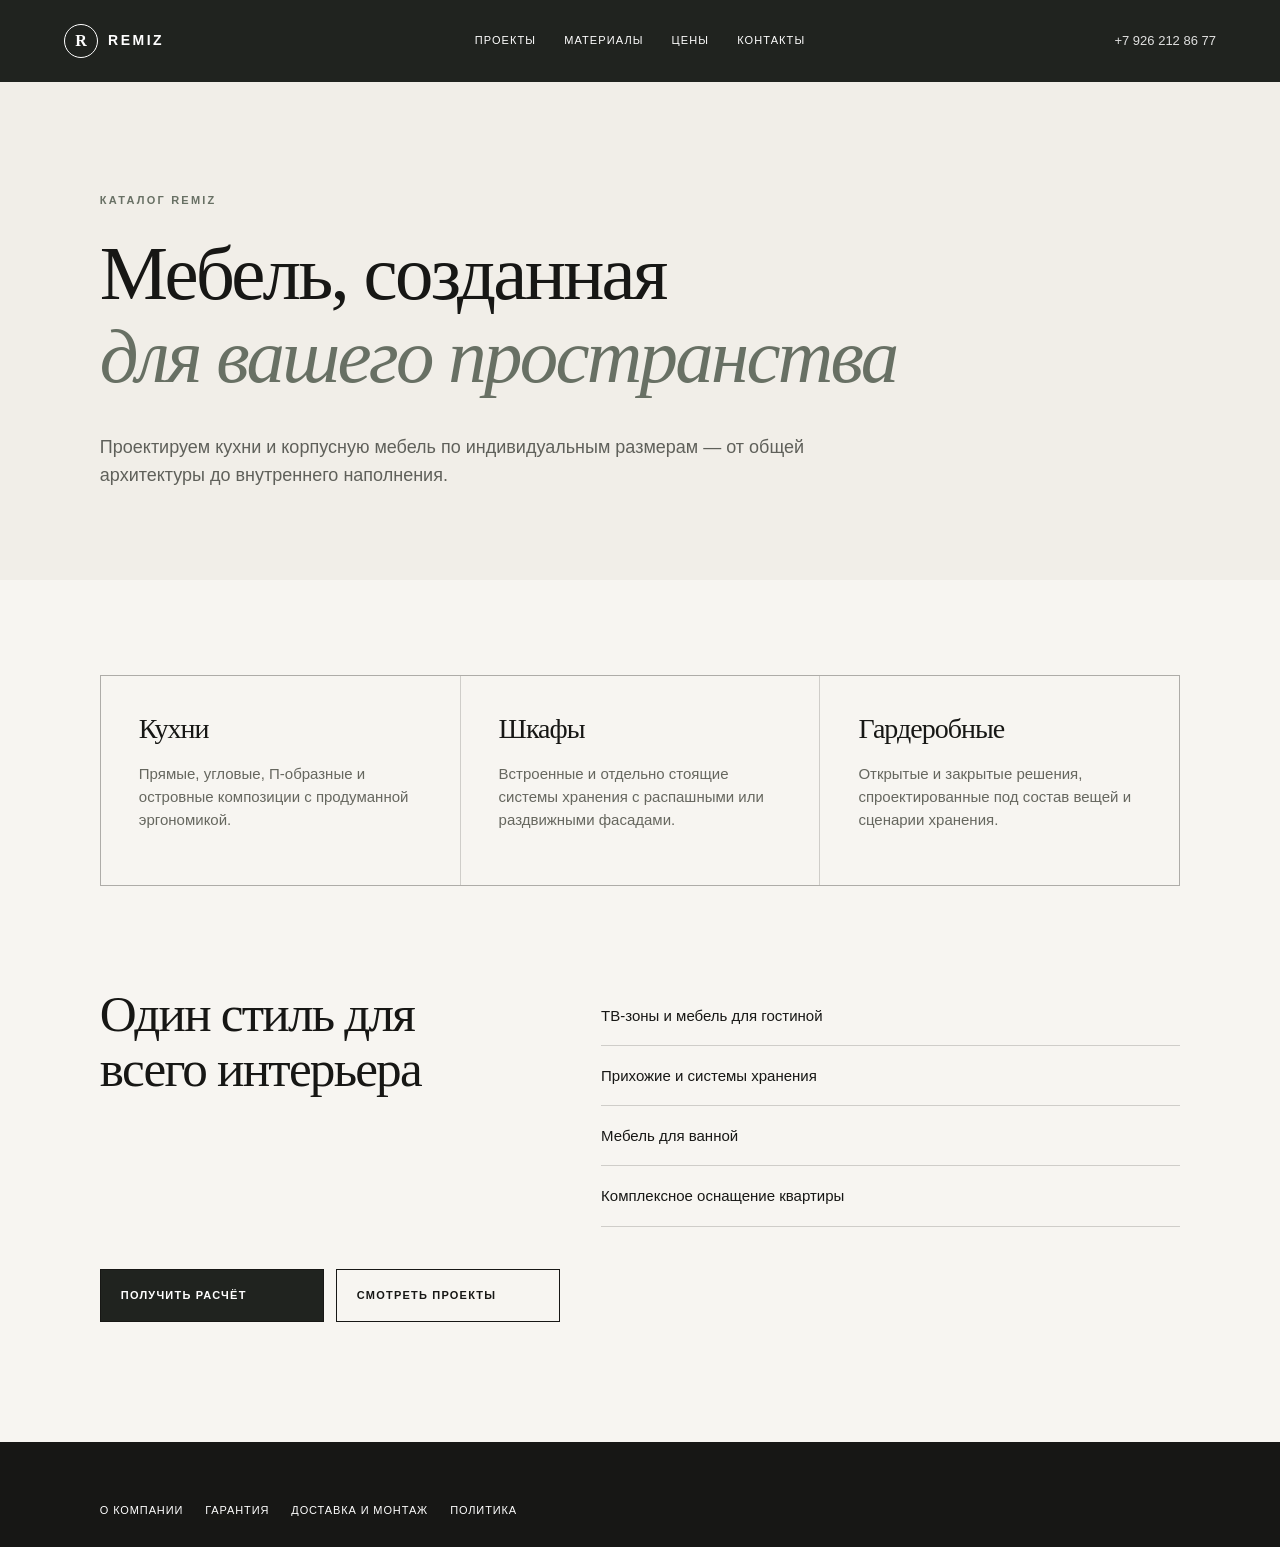
==== catalog/index.html @ 887a8549 "Add SEO structure, contacts, and lead form" ====
<!doctype html><html lang="ru"><head><meta charset="utf-8"><meta name="viewport" content="width=device-width,initial-scale=1"><meta name="robots" content="index,follow,max-image-preview:large"><meta name="description" content="Кухни, шкафы, гардеробные и мебель REMIZ по индивидуальным размерам в Москве. Дизайн, производство и монтаж."><link rel="canonical" href="https://kuhni-remiz.ru/catalog/"><title>Каталог кухонь и мебели на заказ — REMIZ</title><link rel="stylesheet" href="../style.css"><link rel="stylesheet" href="../info.css"></head><body class="info-page"><header class="info-header"><a class="brand" href="../"><span class="brand-mark">R</span><span>REMIZ</span></a><nav><a href="../portfolio.html">Проекты</a><a href="../materialy/">Материалы</a><a href="../ceny/">Цены</a><a href="../kontakty/">Контакты</a></nav><a class="phone" href="tel:+79262128677">+7 926 212 86 77</a></header><main><section class="info-hero"><p class="kicker">Каталог REMIZ</p><h1>Мебель, созданная<br><em>для вашего пространства</em></h1><p class="info-lead">Проектируем кухни и корпусную мебель по индивидуальным размерам — от общей архитектуры до внутреннего наполнения.</p></section><section class="info-content"><div class="info-grid"><article><h2>Кухни</h2><p>Прямые, угловые, П-образные и островные композиции с продуманной эргономикой.</p></article><article><h2>Шкафы</h2><p>Встроенные и отдельно стоящие системы хранения с распашными или раздвижными фасадами.</p></article><article><h2>Гардеробные</h2><p>Открытые и закрытые решения, спроектированные под состав вещей и сценарии хранения.</p></article></div><div class="info-section"><h2>Один стиль для всего интерьера</h2><ul><li>ТВ-зоны и мебель для гостиной</li><li>Прихожие и системы хранения</li><li>Мебель для ванной</li><li>Комплексное оснащение квартиры</li></ul></div><div class="info-actions"><a class="button primary" href="../#contact">Получить расчёт</a><a class="button" href="../portfolio.html">Смотреть проекты</a></div></section></main><footer><div class="info-footer-links"><a href="../o-kompanii/">О компании</a><a href="../garantiya/">Гарантия</a><a href="../oplata-i-dostavka/">Доставка и монтаж</a><a href="../privacy.html">Политика</a></div></footer></body></html>
---- style.css ----
:root{--milk:#f1eee8;--paper:#f7f5f1;--ink:#171715;--sage:#687064;--clay:#9a6a4f;--line:rgba(23,23,21,.18);--serif:'Prata',Georgia,serif;--sans:'Manrope',Arial,sans-serif}
*{box-sizing:border-box}html{scroll-behavior:smooth}body{margin:0;background:var(--paper);color:var(--ink);font-family:var(--sans);font-size:15px;line-height:1.55;-webkit-font-smoothing:antialiased}body.menu-open{overflow:hidden}a{color:inherit;text-decoration:none}button,input,textarea{font:inherit}img{display:block;width:100%;height:100%;object-fit:cover}.noise{position:fixed;inset:0;z-index:9999;pointer-events:none;opacity:.035;background-image:url("data:image/svg+xml,%3Csvg viewBox='0 0 180 180' xmlns='http://www.w3.org/2000/svg'%3E%3Cfilter id='n'%3E%3CfeTurbulence type='fractalNoise' baseFrequency='.85' numOctaves='3' stitchTiles='stitch'/%3E%3C/filter%3E%3Crect width='100%25' height='100%25' filter='url(%23n)'/%3E%3C/svg%3E")}
.site-header{height:82px;padding:0 3.2vw;display:grid;grid-template-columns:1fr auto 1fr;align-items:center;position:absolute;z-index:20;width:100%;color:white;border-bottom:1px solid rgba(255,255,255,.25)}.site-header.is-scrolled{position:fixed;height:68px;background:rgba(23,23,21,.94);backdrop-filter:blur(14px);animation:drop .35s ease}@keyframes drop{from{transform:translateY(-100%)}to{transform:none}}.brand{display:flex;align-items:center;gap:10px;font-weight:600;letter-spacing:.18em;font-size:14px}.brand-mark{width:34px;height:34px;border:1px solid currentColor;border-radius:50%;display:grid;place-items:center;font-family:var(--serif);font-size:16px;letter-spacing:0}.desktop-nav{display:flex;gap:34px;font-size:12px;text-transform:uppercase;letter-spacing:.08em}.desktop-nav a,.phone{opacity:.86;transition:.2s}.desktop-nav a:hover,.phone:hover{opacity:1}.header-side{justify-self:end;display:flex;align-items:center;gap:28px}.phone{font-size:13px}.menu-toggle{display:none;border:0;background:none;width:38px;height:38px;padding:10px}.menu-toggle span{display:block;height:1px;background:white;margin:6px 0}.mobile-nav{display:none}
.hero{height:100svh;min-height:680px;position:relative;color:white;overflow:hidden}.hero-image{position:absolute;inset:0;background:url('../assets/images/projects/kitchen-cover.jpg') center/cover no-repeat;transform:scale(1.04);animation:heroZoom 12s ease-out forwards;filter:saturate(.75)}@keyframes heroZoom{to{transform:scale(1)}}.hero-shade{position:absolute;inset:0;background:linear-gradient(90deg,rgba(16,17,15,.75),rgba(16,17,15,.16) 70%),linear-gradient(0deg,rgba(16,17,15,.44),transparent 55%)}.hero-copy{position:absolute;left:7.8vw;top:50%;transform:translateY(-43%);max-width:840px}.kicker{text-transform:uppercase;letter-spacing:.2em;font-size:11px;font-weight:600;margin:0 0 24px;color:var(--sage)}.kicker.light{color:rgba(255,255,255,.72)}h1,h2{font-family:var(--serif);font-weight:400;margin:0;line-height:1.08;letter-spacing:-.035em}h1{font-size:clamp(48px,6.3vw,96px)}h1 em,h2 em{font-style:italic;color:rgba(255,255,255,.72)}.hero-lead{max-width:510px;font-size:17px;color:rgba(255,255,255,.75);margin:30px 0 38px}.button{display:inline-flex;min-width:224px;justify-content:space-between;align-items:center;padding:17px 20px;border:1px solid transparent;text-transform:uppercase;letter-spacing:.11em;font-size:11px;font-weight:600;transition:.25s;cursor:pointer}.button b{font-size:17px;font-weight:400}.button-light{background:var(--paper);color:var(--ink)}.button-light:hover{background:white;transform:translateY(-2px)}.button-outline{color:white;border-color:rgba(255,255,255,.4);background:transparent}.button-outline:hover{background:white;color:var(--ink)}.hero-meta{position:absolute;bottom:34px;left:7.8vw;display:flex;gap:45px;font-size:11px;text-transform:uppercase;letter-spacing:.1em;color:rgba(255,255,255,.64)}.scroll-hint{position:absolute;right:3.2vw;bottom:32px;writing-mode:vertical-rl;text-transform:uppercase;letter-spacing:.16em;font-size:9px;color:rgba(255,255,255,.6);display:flex;align-items:center;gap:12px}.scroll-hint i{height:54px;width:1px;background:rgba(255,255,255,.5)}
.section{padding:130px 7.8vw}.section-index{font-size:10px;text-transform:uppercase;letter-spacing:.17em;color:#86877f;margin-bottom:70px}.manifesto{background:var(--paper)}.manifesto-copy{margin-left:22%;max-width:950px}.manifesto h2,.section-heading h2,.process h2{font-size:clamp(42px,5vw,72px)}.manifesto h2 em,.section-heading h2 em,.process h2 em{color:var(--sage)}.manifesto-grid{display:grid;grid-template-columns:1fr 1fr;gap:70px;margin-top:50px;max-width:780px}.manifesto-grid p{margin:0;color:#555650}.numbers{display:grid;grid-template-columns:repeat(3,1fr);border-top:1px solid var(--line);margin-top:110px}.numbers div{padding:35px 0 0;border-right:1px solid var(--line);display:flex;align-items:flex-end;gap:18px}.numbers div:last-child{border:0}.numbers strong{font-family:var(--serif);font-size:52px;font-weight:400;line-height:1}.numbers span{font-size:11px;text-transform:uppercase;letter-spacing:.1em;color:#74756f}
.projects{background:var(--milk)}.section-heading{display:flex;justify-content:space-between;align-items:flex-end;margin-bottom:70px}.text-link{font-size:11px;text-transform:uppercase;letter-spacing:.13em;padding-bottom:8px;border-bottom:1px solid var(--ink)}.text-link span{margin-left:30px}.project-grid{display:grid;grid-template-columns:1.65fr 1fr;gap:22px}.project-card{margin:0;position:relative;min-height:400px;overflow:hidden;background:#ddd}.project-card.project-main{grid-row:span 2;min-height:822px}.project-card img{transition:transform .7s ease;filter:saturate(.78)}.project-card:hover img{transform:scale(1.025)}.project-card:after{content:"";position:absolute;inset:45% 0 0;background:linear-gradient(transparent,rgba(10,10,9,.62))}.project-info{position:absolute;z-index:2;left:28px;right:28px;bottom:24px;color:white;display:flex;justify-content:space-between;align-items:flex-end}.project-info small{font-size:9px;text-transform:uppercase;letter-spacing:.17em;opacity:.7}.project-info h3{font-family:var(--serif);font-size:31px;font-weight:400;margin:3px 0}.project-info>span{font-size:10px;opacity:.7}.image-note{margin:18px 0 0;color:#85867f;font-size:10px;text-align:right}
.approach{display:grid;grid-template-columns:1.08fr .92fr;background:#20231f;color:white;min-height:780px}.approach-image{min-height:780px;overflow:hidden}.approach-image img{filter:saturate(.55);transform:scale(1.03)}.approach-copy{padding:110px 8vw 80px 7vw;align-self:center}.approach-copy h2{font-size:clamp(40px,4.5vw,66px)}.approach-copy h2 em{color:#afb5aa}.approach-copy>p:not(.kicker){color:rgba(255,255,255,.62);max-width:520px;margin:35px 0}.approach-copy ul{list-style:none;padding:0;margin:0 0 42px}.approach-copy li{display:grid;grid-template-columns:44px 1fr;border-top:1px solid rgba(255,255,255,.17);padding:16px 0;font-size:13px}.approach-copy li b{font-size:10px;color:#a8afa3}
.materials{background:var(--paper)}.heading-note{max-width:390px;color:#66675f}.material-list{border-top:1px solid var(--line)}.material-row{width:100%;display:grid;grid-template-columns:80px 1.3fr 1fr 40px;align-items:center;text-align:left;padding:28px 0;background:transparent;border:0;border-bottom:1px solid var(--line);cursor:pointer;color:var(--ink);transition:.2s}.material-row span{font-size:10px}.material-row strong{font-family:var(--serif);font-size:28px;font-weight:400}.material-row small{color:#777870}.material-row i{font-size:18px;font-style:normal;transition:.2s}.material-row:hover,.material-row.active{padding-left:18px;background:#e7e2da}.material-row:hover i,.material-row.active i{transform:rotate(45deg)}
.process{background:#dad9d2}.process-intro{margin-left:22%;margin-bottom:90px}.timeline{display:grid;grid-template-columns:repeat(4,1fr);border-top:1px solid var(--line)}.timeline article{padding:30px 28px 10px 0;border-right:1px solid var(--line);min-height:230px}.timeline article+article{padding-left:28px}.timeline article:last-child{border-right:0}.timeline>article>span{font-size:10px;color:#777870}.timeline div{margin-top:72px}.timeline h3{font-family:var(--serif);font-size:24px;font-weight:400;margin:0 0 12px}.timeline p{font-size:13px;color:#696a63;margin:0}
.contact{background:#6b7066;color:white;display:grid;grid-template-columns:1fr 1fr;gap:10vw;padding:120px 7.8vw}.contact h2{font-size:clamp(44px,5vw,72px)}.contact h2 em{color:#c8cdc5}.contact-copy>p:last-child{color:rgba(255,255,255,.68);max-width:500px;margin-top:35px}.contact-form{padding-top:10px}.contact-form label:not(.consent){display:block;border-bottom:1px solid rgba(255,255,255,.35);margin-bottom:26px}.contact-form label>span{display:block;font-size:9px;text-transform:uppercase;letter-spacing:.16em;color:rgba(255,255,255,.58)}.contact-form input,.contact-form textarea{border:0;background:transparent;color:white;width:100%;padding:11px 0;outline:0;resize:none}.contact-form input::placeholder,.contact-form textarea::placeholder{color:rgba(255,255,255,.4)}.consent{display:flex;gap:10px;align-items:center;margin:4px 0 24px;font-size:10px}.consent input{width:auto}.contact-form .button{border:0}.form-status{font-size:12px;min-height:20px}
footer{padding:60px 7.8vw 28px;background:#171715;color:white}.footer-top{display:grid;grid-template-columns:1fr 1fr 1fr;align-items:start;padding-bottom:65px}.footer-top p{margin:0;color:rgba(255,255,255,.5);font-size:12px}.footer-top>a:last-child{justify-self:end;font-family:var(--serif);font-size:20px}.footer-bottom{border-top:1px solid rgba(255,255,255,.16);padding-top:24px;display:flex;justify-content:space-between;color:rgba(255,255,255,.42);font-size:9px;text-transform:uppercase;letter-spacing:.1em}
.footer-seo-nav{display:flex;flex-wrap:wrap;gap:15px 28px;padding:0 0 28px;font-size:10px;text-transform:uppercase;letter-spacing:.09em;color:rgba(255,255,255,.62)}.footer-seo-nav a:hover{color:white}
.reveal{opacity:0;transform:translateY(24px);transition:opacity .8s ease,transform .8s ease}.reveal.visible{opacity:1;transform:none}
@media(max-width:900px){.site-header{grid-template-columns:1fr 1fr}.desktop-nav,.phone{display:none}.menu-toggle{display:block}.mobile-nav{position:fixed;inset:0;background:#20231f;padding:120px 8vw 40px;z-index:-1;flex-direction:column;gap:20px;font-family:var(--serif);font-size:34px}.menu-open .mobile-nav{display:flex}.header-side{gap:0}.hero-copy{left:6vw;right:6vw}.hero-meta{left:6vw;gap:20px}.scroll-hint{display:none}.section{padding:90px 6vw}.manifesto-copy,.process-intro{margin-left:0}.manifesto-grid{gap:30px}.numbers strong{font-size:38px}.project-grid{grid-template-columns:1fr 1fr}.project-card.project-main{grid-column:span 2;grid-row:auto;min-height:600px}.approach{grid-template-columns:1fr}.approach-image{min-height:520px}.approach-copy{padding:80px 6vw}.timeline{grid-template-columns:1fr 1fr}.timeline article:nth-child(2){border-right:0}.contact{padding:90px 6vw;grid-template-columns:1fr;gap:60px}}
@media(max-width:600px){.site-header{height:68px;padding:0 5vw}.hero{min-height:650px}.hero-copy{left:5vw;right:5vw}.hero-copy h1{font-size:43px}.hero-lead{font-size:14px}.hero-meta{left:5vw;right:5vw;gap:10px;justify-content:space-between}.hero-meta span{font-size:8px;max-width:30%}.section{padding:75px 5vw}.section-index{margin-bottom:45px}.manifesto h2,.section-heading h2,.process h2{font-size:38px}.manifesto-grid{grid-template-columns:1fr}.numbers{grid-template-columns:1fr;margin-top:65px}.numbers div{border-right:0;border-bottom:1px solid var(--line);padding:22px 0}.section-heading{display:block}.text-link{display:inline-block;margin-top:30px}.project-grid{display:block}.project-card,.project-card.project-main{min-height:460px;margin-bottom:12px}.project-card:not(.project-main){min-height:360px}.approach-image{min-height:420px}.approach-copy h2,.contact h2{font-size:38px}.material-row{grid-template-columns:38px 1fr 25px;padding:22px 0}.material-row strong{font-size:22px}.material-row small{display:none}.timeline{grid-template-columns:1fr}.timeline article,.timeline article+article{border-right:0;padding:24px 0;min-height:auto}.timeline div{margin-top:25px}.contact{padding:75px 5vw}.footer-top{grid-template-columns:1fr;gap:30px}.footer-top>a:last-child{justify-self:start}.footer-bottom{display:grid;gap:12px}}
@media(prefers-reduced-motion:reduce){*{scroll-behavior:auto!important;animation:none!important;transition:none!important}.reveal{opacity:1;transform:none}}
.hero-image{background-image:url('assets/portfolio/kitchen-01/02.webp')}
.project-card{display:block}
.hero-media{position:absolute;inset:0;overflow:hidden;background:#272a25}.hero-slide{position:absolute;inset:-3%;background-position:center;background-size:cover;opacity:0;transform:scale(1.08) translate3d(0,0,0);will-change:transform,opacity;animation:heroCinema 32s ease-in-out infinite}.hero-slide:nth-child(1){animation-delay:-1.2s;--move-x:-1.5%;--move-y:1%}.hero-slide:nth-child(2){animation-delay:6.8s;--move-x:1.5%;--move-y:-1%}.hero-slide:nth-child(3){animation-delay:14.8s;--move-x:-1%;--move-y:-1.5%}.hero-slide:nth-child(4){animation-delay:22.8s;--move-x:1%;--move-y:1.5%}@keyframes heroCinema{0%{opacity:0;transform:scale(1.09) translate3d(0,0,0)}4%{opacity:1}22%{opacity:1}29%{opacity:0;transform:scale(1.025) translate3d(var(--move-x),var(--move-y),0)}100%{opacity:0;transform:scale(1.025) translate3d(var(--move-x),var(--move-y),0)}}
@media(prefers-reduced-motion:reduce){.hero-slide{animation:none;opacity:0;transform:none}.hero-slide:first-child{opacity:1}}
.consent a{text-decoration:underline;text-underline-offset:2px}.form-trap{position:absolute!important;left:-9999px!important;width:1px!important;height:1px!important;opacity:0!important}.contact-form .button:disabled{opacity:.55;cursor:wait}
.legal-page{background:var(--paper)}.legal-header{height:82px;padding:0 7.8vw;display:flex;justify-content:space-between;align-items:center;border-bottom:1px solid var(--line)}.legal-content{max-width:900px;padding:90px 7.8vw 120px}.legal-content h1{font-size:clamp(42px,6vw,76px);margin-bottom:55px}.legal-content h2{font-family:var(--serif);font-size:28px;font-weight:400;margin:42px 0 12px}.legal-content p{max-width:760px;color:#555650}.legal-content a:not(.button){text-decoration:underline}.legal-content .button{border-color:var(--ink);margin-top:35px}
---- info.css ----
.info-page{background:var(--paper)}.info-header{height:82px;padding:0 5vw;display:grid;grid-template-columns:1fr auto 1fr;align-items:center;background:#20231f;color:#fff}.info-header nav{display:flex;gap:28px;font-size:11px;text-transform:uppercase;letter-spacing:.1em}.info-header .phone{justify-self:end}.info-hero{padding:110px 7.8vw 90px;background:var(--milk)}.info-hero h1{max-width:1000px;font-size:clamp(46px,6vw,84px)}.info-hero h1 em{color:var(--sage)}.info-lead{max-width:720px;font-size:18px;color:#5f605a;margin:35px 0 0}.info-content{padding:95px 7.8vw 120px}.info-grid{display:grid;grid-template-columns:repeat(3,1fr);gap:1px;background:var(--line);border:1px solid var(--line)}.info-grid article{background:var(--paper);padding:38px}.info-grid h2{font-size:28px;margin-bottom:18px}.info-grid p{color:#66675f}.info-section{display:grid;grid-template-columns:.8fr 1.2fr;gap:9vw;padding-top:100px}.info-section h2{font-size:clamp(36px,4vw,58px)}.info-section ul{list-style:none;padding:0;margin:0}.info-section li{padding:18px 0;border-bottom:1px solid var(--line)}.info-actions{display:flex;gap:12px;margin-top:42px}.info-actions .button{border-color:var(--ink)}.info-actions .button.primary{background:#20231f;color:#fff}.info-footer-links{display:flex;flex-wrap:wrap;gap:22px;font-size:11px;text-transform:uppercase;letter-spacing:.08em}@media(max-width:800px){.info-header{grid-template-columns:1fr auto}.info-header nav{display:none}.info-hero,.info-content{padding-left:5vw;padding-right:5vw}.info-grid,.info-section{grid-template-columns:1fr}.info-section{gap:35px}.info-actions{flex-direction:column}}
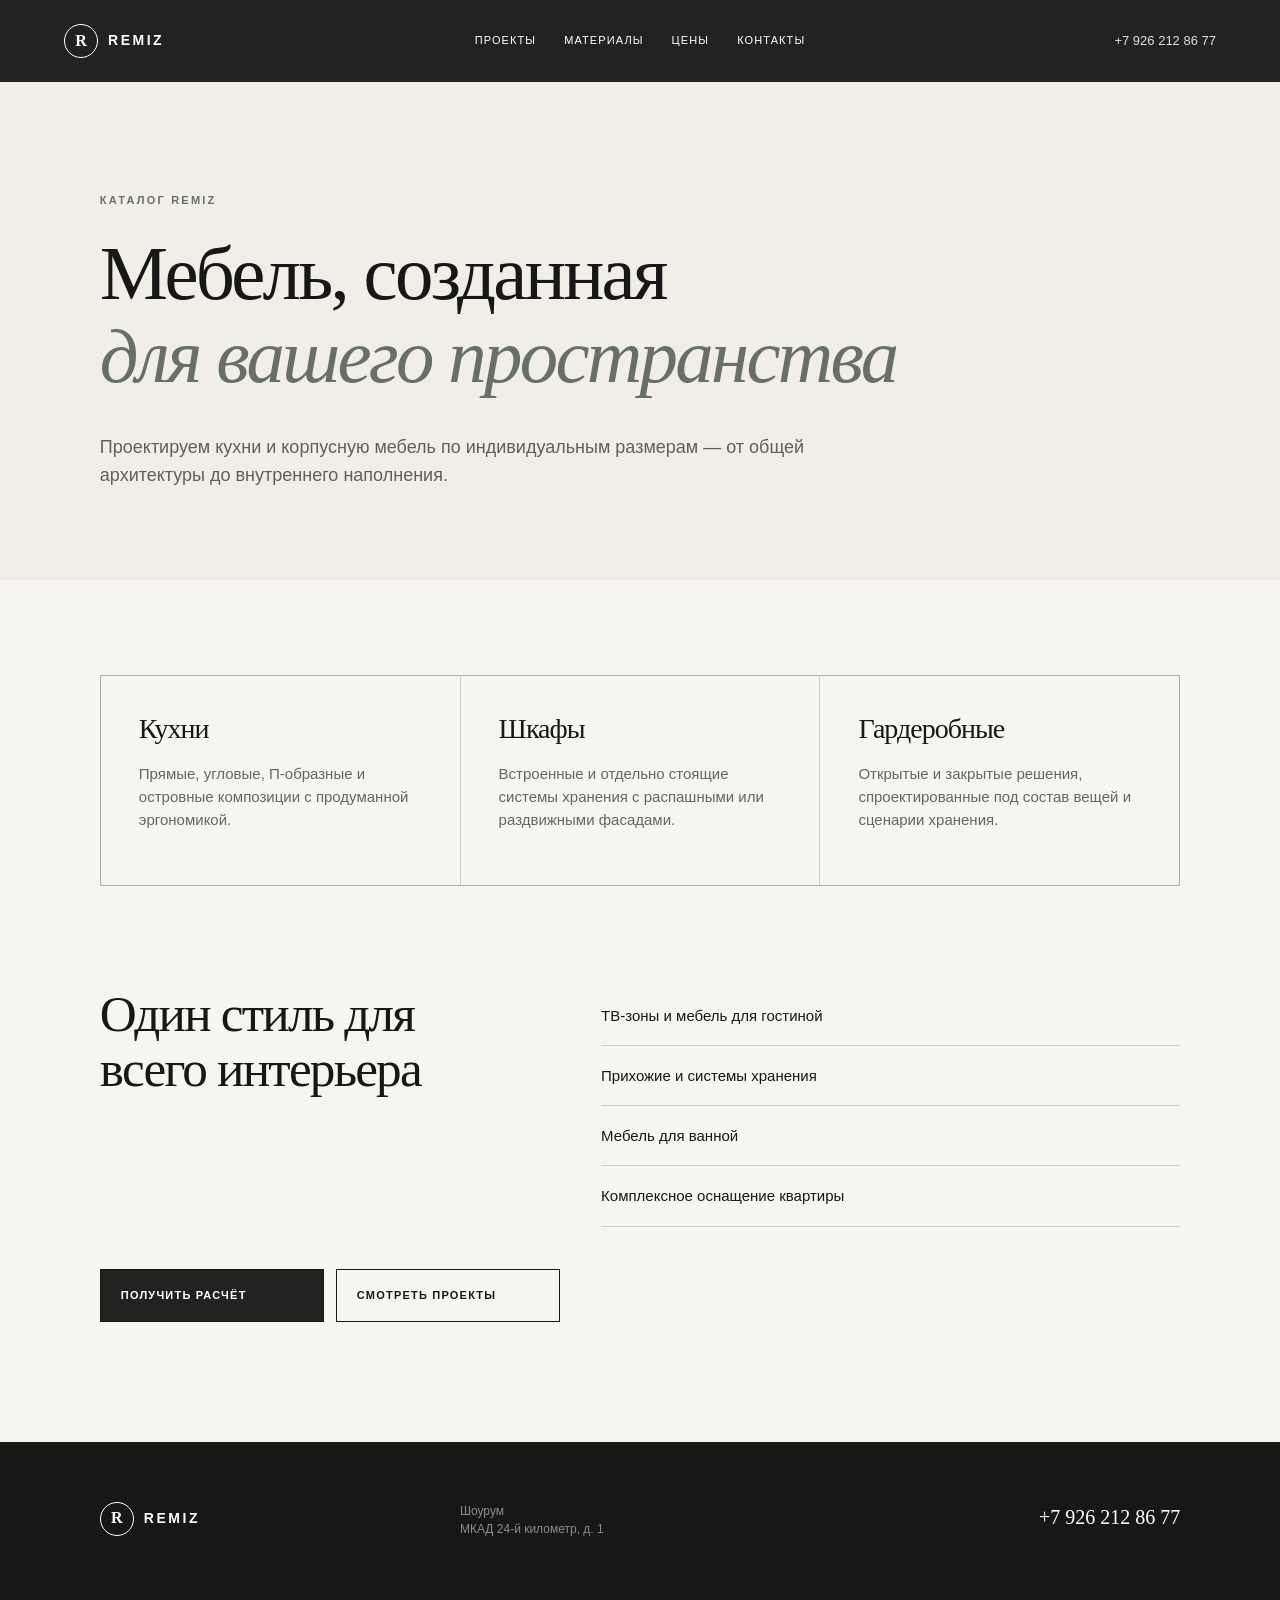
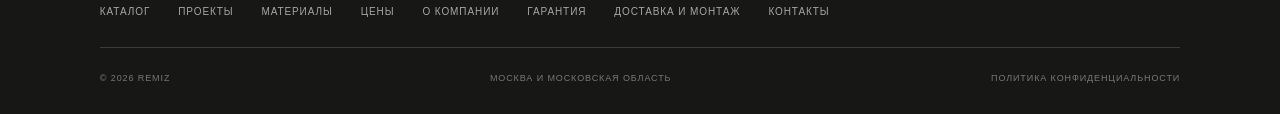
==== commit 8ca397c6: "Fix homepage spacing and unify footers" ====
--- a/catalog/index.html
+++ b/catalog/index.html
@@ -1 +1 @@
-<!doctype html><html lang="ru"><head><meta charset="utf-8"><meta name="viewport" content="width=device-width,initial-scale=1"><meta name="robots" content="index,follow,max-image-preview:large"><meta name="description" content="Кухни, шкафы, гардеробные и мебель REMIZ по индивидуальным размерам в Москве. Дизайн, производство и монтаж."><link rel="canonical" href="https://kuhni-remiz.ru/catalog/"><title>Каталог кухонь и мебели на заказ — REMIZ</title><link rel="stylesheet" href="../style.css"><link rel="stylesheet" href="../info.css"></head><body class="info-page"><header class="info-header"><a class="brand" href="../"><span class="brand-mark">R</span><span>REMIZ</span></a><nav><a href="../portfolio.html">Проекты</a><a href="../materialy/">Материалы</a><a href="../ceny/">Цены</a><a href="../kontakty/">Контакты</a></nav><a class="phone" href="tel:+79262128677">+7 926 212 86 77</a></header><main><section class="info-hero"><p class="kicker">Каталог REMIZ</p><h1>Мебель, созданная<br><em>для вашего пространства</em></h1><p class="info-lead">Проектируем кухни и корпусную мебель по индивидуальным размерам — от общей архитектуры до внутреннего наполнения.</p></section><section class="info-content"><div class="info-grid"><article><h2>Кухни</h2><p>Прямые, угловые, П-образные и островные композиции с продуманной эргономикой.</p></article><article><h2>Шкафы</h2><p>Встроенные и отдельно стоящие системы хранения с распашными или раздвижными фасадами.</p></article><article><h2>Гардеробные</h2><p>Открытые и закрытые решения, спроектированные под состав вещей и сценарии хранения.</p></article></div><div class="info-section"><h2>Один стиль для всего интерьера</h2><ul><li>ТВ-зоны и мебель для гостиной</li><li>Прихожие и системы хранения</li><li>Мебель для ванной</li><li>Комплексное оснащение квартиры</li></ul></div><div class="info-actions"><a class="button primary" href="../#contact">Получить расчёт</a><a class="button" href="../portfolio.html">Смотреть проекты</a></div></section></main><footer><div class="info-footer-links"><a href="../o-kompanii/">О компании</a><a href="../garantiya/">Гарантия</a><a href="../oplata-i-dostavka/">Доставка и монтаж</a><a href="../privacy.html">Политика</a></div></footer></body></html>
+<!doctype html><html lang="ru"><head><meta charset="utf-8"><meta name="viewport" content="width=device-width,initial-scale=1"><meta name="robots" content="index,follow,max-image-preview:large"><meta name="description" content="Кухни, шкафы, гардеробные и мебель REMIZ по индивидуальным размерам в Москве. Дизайн, производство и монтаж."><link rel="canonical" href="https://kuhni-remiz.ru/catalog/"><title>Каталог кухонь и мебели на заказ — REMIZ</title><link rel="stylesheet" href="../style.css"><link rel="stylesheet" href="../info.css"></head><body class="info-page"><header class="info-header"><a class="brand" href="../"><span class="brand-mark">R</span><span>REMIZ</span></a><nav><a href="../portfolio.html">Проекты</a><a href="../materialy/">Материалы</a><a href="../ceny/">Цены</a><a href="../kontakty/">Контакты</a></nav><a class="phone" href="tel:+79262128677">+7 926 212 86 77</a></header><main><section class="info-hero"><p class="kicker">Каталог REMIZ</p><h1>Мебель, созданная<br><em>для вашего пространства</em></h1><p class="info-lead">Проектируем кухни и корпусную мебель по индивидуальным размерам — от общей архитектуры до внутреннего наполнения.</p></section><section class="info-content"><div class="info-grid"><article><h2>Кухни</h2><p>Прямые, угловые, П-образные и островные композиции с продуманной эргономикой.</p></article><article><h2>Шкафы</h2><p>Встроенные и отдельно стоящие системы хранения с распашными или раздвижными фасадами.</p></article><article><h2>Гардеробные</h2><p>Открытые и закрытые решения, спроектированные под состав вещей и сценарии хранения.</p></article></div><div class="info-section"><h2>Один стиль для всего интерьера</h2><ul><li>ТВ-зоны и мебель для гостиной</li><li>Прихожие и системы хранения</li><li>Мебель для ванной</li><li>Комплексное оснащение квартиры</li></ul></div><div class="info-actions"><a class="button primary" href="../#contact">Получить расчёт</a><a class="button" href="../portfolio.html">Смотреть проекты</a></div></section></main><footer><div class="footer-top"><a class="brand" href="../"><span class="brand-mark">R</span><span>REMIZ</span></a><p>Шоурум<br>МКАД 24-й километр, д. 1</p><a href="tel:+79262128677">+7 926 212 86 77</a></div><nav class="footer-seo-nav" aria-label="Разделы сайта"><a href="../catalog/">Каталог</a><a href="../portfolio.html">Проекты</a><a href="../materialy/">Материалы</a><a href="../ceny/">Цены</a><a href="../o-kompanii/">О компании</a><a href="../garantiya/">Гарантия</a><a href="../oplata-i-dostavka/">Доставка и монтаж</a><a href="../kontakty/">Контакты</a></nav><div class="footer-bottom"><span>© 2026 Remiz</span><span>Москва и Московская область</span><a href="../privacy.html">Политика конфиденциальности</a></div></footer></body></html>
--- a/style.css
+++ b/style.css
@@ -20,3 +20,9 @@
 @media(prefers-reduced-motion:reduce){.hero-slide{animation:none;opacity:0;transform:none}.hero-slide:first-child{opacity:1}}
 .consent a{text-decoration:underline;text-underline-offset:2px}.form-trap{position:absolute!important;left:-9999px!important;width:1px!important;height:1px!important;opacity:0!important}.contact-form .button:disabled{opacity:.55;cursor:wait}
 .legal-page{background:var(--paper)}.legal-header{height:82px;padding:0 7.8vw;display:flex;justify-content:space-between;align-items:center;border-bottom:1px solid var(--line)}.legal-content{max-width:900px;padding:90px 7.8vw 120px}.legal-content h1{font-size:clamp(42px,6vw,76px);margin-bottom:55px}.legal-content h2{font-family:var(--serif);font-size:28px;font-weight:400;margin:42px 0 12px}.legal-content p{max-width:760px;color:#555650}.legal-content a:not(.button){text-decoration:underline}.legal-content .button{border-color:var(--ink);margin-top:35px}
+
+/* Layout safeguards for short and wide desktop viewports */
+.hero{min-height:760px}.hero-copy{top:46%;transform:translateY(-46%);max-width:min(840px,72vw);padding-bottom:38px}.hero-meta{z-index:2}.hero-meta span{white-space:nowrap}.numbers div{padding-left:34px;padding-right:34px}.numbers div:first-child{padding-left:0}.numbers div:last-child{padding-right:0}.material-row{padding-right:18px}.material-row:hover,.material-row.active{padding-right:18px}
+@media(max-height:820px) and (min-width:901px){.hero{min-height:820px}.hero-copy{top:44%;transform:translateY(-44%)}.hero-copy h1{font-size:clamp(54px,5.4vw,82px)}.hero-lead{margin:22px 0 28px}.hero-meta{bottom:30px}}
+@media(max-width:900px){.hero{min-height:760px}.hero-copy{top:47%;transform:translateY(-47%);max-width:none}.hero-meta span{white-space:normal}.numbers div{padding-left:22px;padding-right:22px}}
+@media(max-width:600px){.hero{min-height:720px}.hero-copy{padding-bottom:52px}.numbers div,.numbers div:first-child,.numbers div:last-child{padding-left:0;padding-right:0}.material-row,.material-row:hover,.material-row.active{padding-right:10px}}
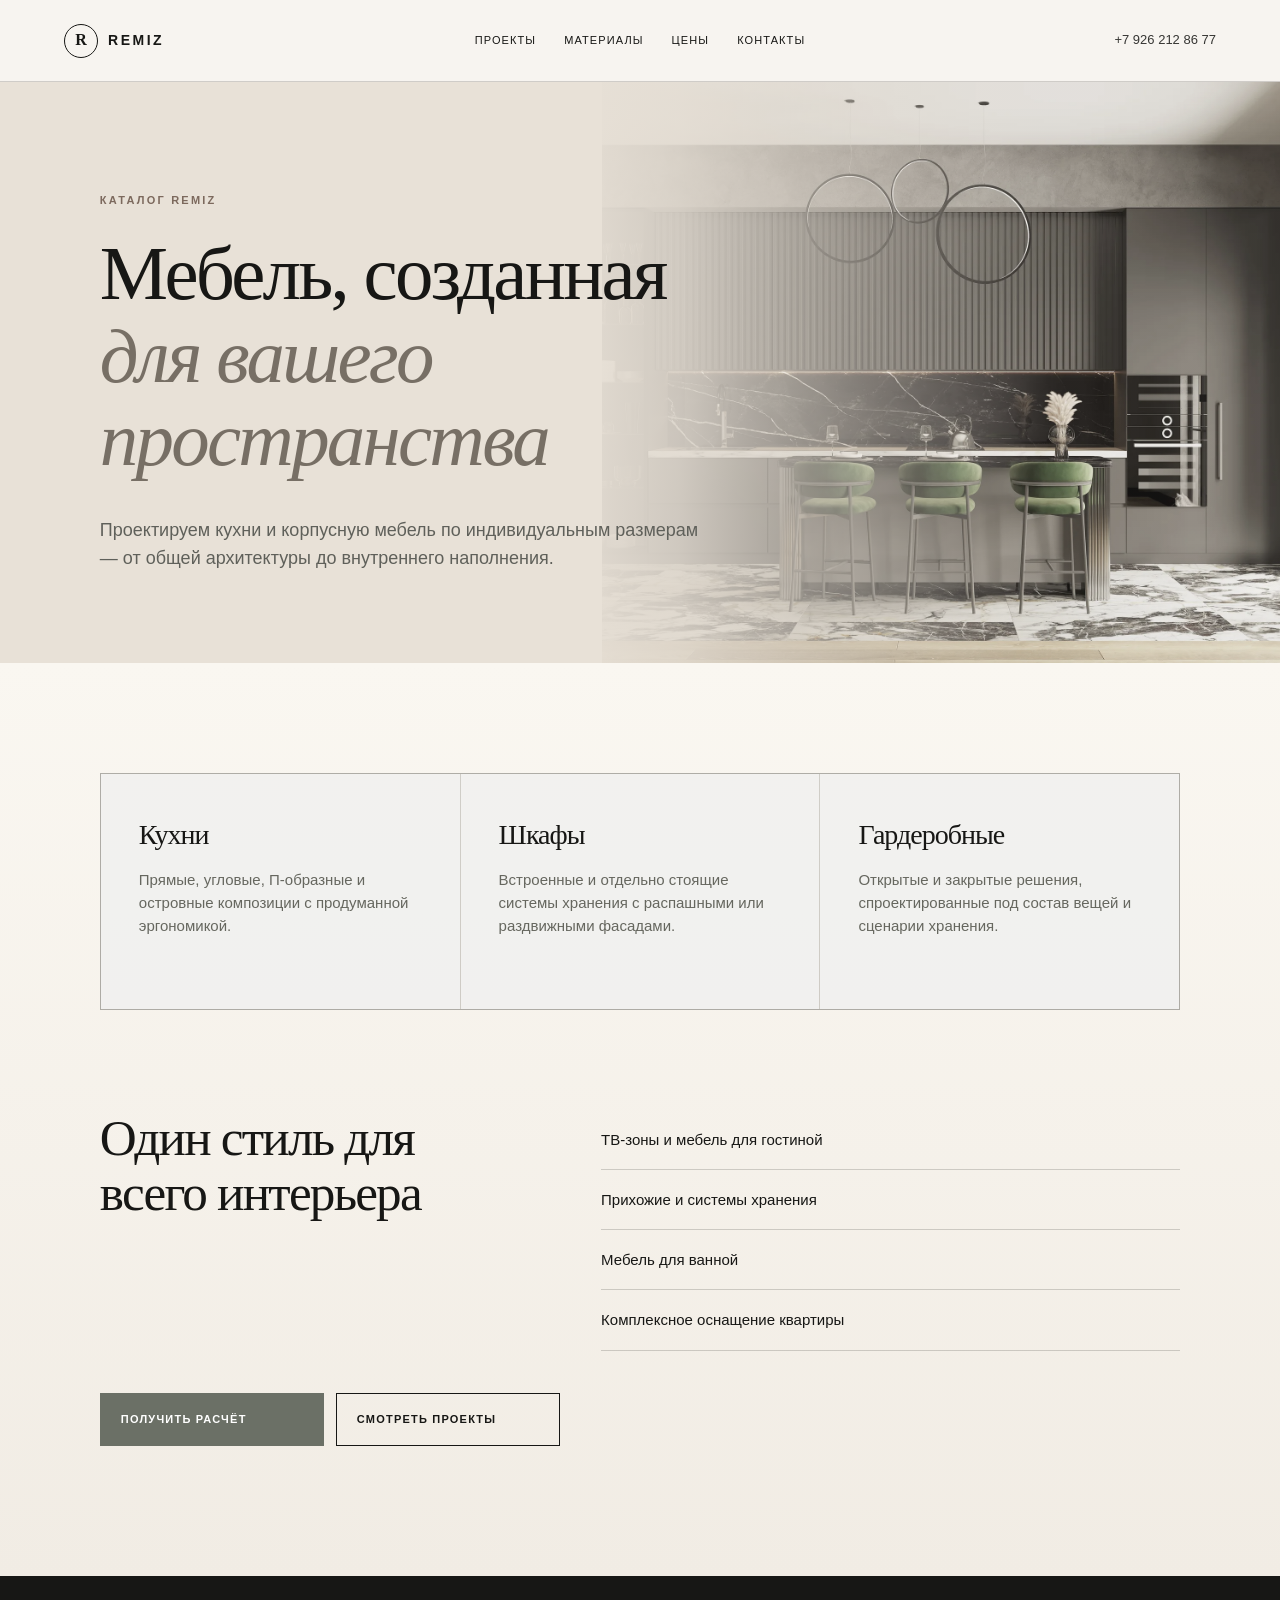
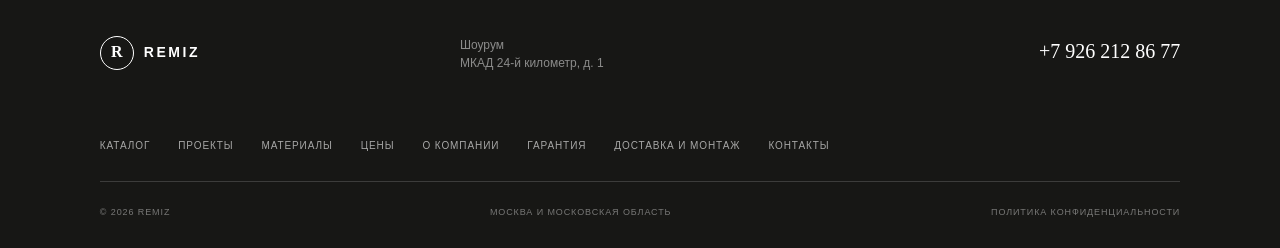
==== commit a8280e24: "Lighten inner pages and refine hero" ====
--- a/catalog/index.html
+++ b/catalog/index.html
@@ -1 +1 @@
-<!doctype html><html lang="ru"><head><meta charset="utf-8"><meta name="viewport" content="width=device-width,initial-scale=1"><meta name="robots" content="index,follow,max-image-preview:large"><meta name="description" content="Кухни, шкафы, гардеробные и мебель REMIZ по индивидуальным размерам в Москве. Дизайн, производство и монтаж."><link rel="canonical" href="https://kuhni-remiz.ru/catalog/"><title>Каталог кухонь и мебели на заказ — REMIZ</title><link rel="stylesheet" href="../style.css"><link rel="stylesheet" href="../info.css"></head><body class="info-page"><header class="info-header"><a class="brand" href="../"><span class="brand-mark">R</span><span>REMIZ</span></a><nav><a href="../portfolio.html">Проекты</a><a href="../materialy/">Материалы</a><a href="../ceny/">Цены</a><a href="../kontakty/">Контакты</a></nav><a class="phone" href="tel:+79262128677">+7 926 212 86 77</a></header><main><section class="info-hero"><p class="kicker">Каталог REMIZ</p><h1>Мебель, созданная<br><em>для вашего пространства</em></h1><p class="info-lead">Проектируем кухни и корпусную мебель по индивидуальным размерам — от общей архитектуры до внутреннего наполнения.</p></section><section class="info-content"><div class="info-grid"><article><h2>Кухни</h2><p>Прямые, угловые, П-образные и островные композиции с продуманной эргономикой.</p></article><article><h2>Шкафы</h2><p>Встроенные и отдельно стоящие системы хранения с распашными или раздвижными фасадами.</p></article><article><h2>Гардеробные</h2><p>Открытые и закрытые решения, спроектированные под состав вещей и сценарии хранения.</p></article></div><div class="info-section"><h2>Один стиль для всего интерьера</h2><ul><li>ТВ-зоны и мебель для гостиной</li><li>Прихожие и системы хранения</li><li>Мебель для ванной</li><li>Комплексное оснащение квартиры</li></ul></div><div class="info-actions"><a class="button primary" href="../#contact">Получить расчёт</a><a class="button" href="../portfolio.html">Смотреть проекты</a></div></section></main><footer><div class="footer-top"><a class="brand" href="../"><span class="brand-mark">R</span><span>REMIZ</span></a><p>Шоурум<br>МКАД 24-й километр, д. 1</p><a href="tel:+79262128677">+7 926 212 86 77</a></div><nav class="footer-seo-nav" aria-label="Разделы сайта"><a href="../catalog/">Каталог</a><a href="../portfolio.html">Проекты</a><a href="../materialy/">Материалы</a><a href="../ceny/">Цены</a><a href="../o-kompanii/">О компании</a><a href="../garantiya/">Гарантия</a><a href="../oplata-i-dostavka/">Доставка и монтаж</a><a href="../kontakty/">Контакты</a></nav><div class="footer-bottom"><span>© 2026 Remiz</span><span>Москва и Московская область</span><a href="../privacy.html">Политика конфиденциальности</a></div></footer></body></html>
+<!doctype html><html lang="ru"><head><meta charset="utf-8"><meta name="viewport" content="width=device-width,initial-scale=1"><meta name="robots" content="index,follow,max-image-preview:large"><meta name="description" content="Кухни, шкафы, гардеробные и мебель REMIZ по индивидуальным размерам в Москве. Дизайн, производство и монтаж."><link rel="canonical" href="https://kuhni-remiz.ru/catalog/"><title>Каталог кухонь и мебели на заказ — REMIZ</title><link rel="stylesheet" href="../style.css"><link rel="stylesheet" href="../info.css"><link rel="stylesheet" href="../theme-light.css"></head><body class="info-page"><header class="info-header"><a class="brand" href="../"><span class="brand-mark">R</span><span>REMIZ</span></a><nav><a href="../portfolio.html">Проекты</a><a href="../materialy/">Материалы</a><a href="../ceny/">Цены</a><a href="../kontakty/">Контакты</a></nav><a class="phone" href="tel:+79262128677">+7 926 212 86 77</a></header><main><section class="info-hero"><p class="kicker">Каталог REMIZ</p><h1>Мебель, созданная<br><em>для вашего пространства</em></h1><p class="info-lead">Проектируем кухни и корпусную мебель по индивидуальным размерам — от общей архитектуры до внутреннего наполнения.</p></section><section class="info-content"><div class="info-grid"><article><h2>Кухни</h2><p>Прямые, угловые, П-образные и островные композиции с продуманной эргономикой.</p></article><article><h2>Шкафы</h2><p>Встроенные и отдельно стоящие системы хранения с распашными или раздвижными фасадами.</p></article><article><h2>Гардеробные</h2><p>Открытые и закрытые решения, спроектированные под состав вещей и сценарии хранения.</p></article></div><div class="info-section"><h2>Один стиль для всего интерьера</h2><ul><li>ТВ-зоны и мебель для гостиной</li><li>Прихожие и системы хранения</li><li>Мебель для ванной</li><li>Комплексное оснащение квартиры</li></ul></div><div class="info-actions"><a class="button primary" href="../#contact">Получить расчёт</a><a class="button" href="../portfolio.html">Смотреть проекты</a></div></section></main><footer><div class="footer-top"><a class="brand" href="../"><span class="brand-mark">R</span><span>REMIZ</span></a><p>Шоурум<br>МКАД 24-й километр, д. 1</p><a href="tel:+79262128677">+7 926 212 86 77</a></div><nav class="footer-seo-nav" aria-label="Разделы сайта"><a href="../catalog/">Каталог</a><a href="../portfolio.html">Проекты</a><a href="../materialy/">Материалы</a><a href="../ceny/">Цены</a><a href="../o-kompanii/">О компании</a><a href="../garantiya/">Гарантия</a><a href="../oplata-i-dostavka/">Доставка и монтаж</a><a href="../kontakty/">Контакты</a></nav><div class="footer-bottom"><span>© 2026 Remiz</span><span>Москва и Московская область</span><a href="../privacy.html">Политика конфиденциальности</a></div></footer></body></html>
--- a/style.css
+++ b/style.css
@@ -26,3 +26,7 @@
 @media(max-height:820px) and (min-width:901px){.hero{min-height:820px}.hero-copy{top:44%;transform:translateY(-44%)}.hero-copy h1{font-size:clamp(54px,5.4vw,82px)}.hero-lead{margin:22px 0 28px}.hero-meta{bottom:30px}}
 @media(max-width:900px){.hero{min-height:760px}.hero-copy{top:47%;transform:translateY(-47%);max-width:none}.hero-meta span{white-space:normal}.numbers div{padding-left:22px;padding-right:22px}}
 @media(max-width:600px){.hero{min-height:720px}.hero-copy{padding-bottom:52px}.numbers div,.numbers div:first-child,.numbers div:last-child{padding-left:0;padding-right:0}.material-row,.material-row:hover,.material-row.active{padding-right:10px}}
+
+/* Keep the hero CTA fully inside the image at every desktop height. */
+.hero-copy{top:42%;transform:translateY(-42%);padding-bottom:0}.hero-copy .button{position:relative;z-index:3}.hero-meta{bottom:28px}.hero-shade{background:linear-gradient(90deg,rgba(25,25,22,.62),rgba(25,25,22,.08) 76%),linear-gradient(0deg,rgba(25,25,22,.38),transparent 58%)}
+@media(max-height:820px) and (min-width:901px){.hero{min-height:780px}.hero-copy{top:40%;transform:translateY(-40%)}.hero-copy h1{font-size:clamp(50px,5vw,76px)}.hero-copy .kicker{margin-bottom:16px}.hero-lead{margin:18px 0 24px}}
--- a/theme-light.css
+++ b/theme-light.css
@@ -0,0 +1,19 @@
+/* Light, image-led presentation for portfolio and service pages. */
+.info-page{background:#f6f2eb}
+.info-header{background:rgba(247,245,241,.96);color:var(--ink);border-bottom:1px solid var(--line);position:relative;z-index:5}
+.info-hero{min-height:560px;padding-top:110px;padding-bottom:90px;position:relative;overflow:hidden;background:#e8e1d7;display:flex;flex-direction:column;justify-content:center}
+.info-hero::before{content:"";position:absolute;inset:0 0 0 47%;background:url('assets/portfolio/kitchen-04/01.webp') center/cover no-repeat;filter:saturate(.65)}
+.info-hero::after{content:"";position:absolute;inset:0;background:linear-gradient(90deg,#e8e1d7 0%,#e8e1d7 43%,rgba(232,225,215,.86) 53%,rgba(232,225,215,.08) 82%)}
+.info-hero>*{position:relative;z-index:1}.info-hero .kicker{color:#7c695d}.info-hero h1{max-width:760px}.info-hero h1 em{color:#776f65}.info-lead{max-width:600px}
+.info-content{padding-top:110px;padding-bottom:130px;background:linear-gradient(180deg,#faf7f1,#f1ece4)}
+.info-grid article{background:rgba(255,255,255,.72);padding:46px 38px;min-height:235px;transition:.25s}.info-grid article:hover{background:#fff;transform:translateY(-4px)}
+.info-actions .button.primary{background:#6b7066;color:#fff;border-color:#6b7066}
+.inner-page{background:#f6f2eb}.inner-header,.inner-header.is-scrolled{background:rgba(247,245,241,.95);color:var(--ink);border-bottom:1px solid var(--line);backdrop-filter:blur(16px)}.inner-header .menu-toggle span{background:var(--ink)}
+.portfolio-intro{min-height:720px;padding-top:190px;padding-bottom:100px;position:relative;overflow:hidden;background:#ddd2c5;color:var(--ink);display:flex;flex-direction:column;justify-content:center}
+.portfolio-intro::before{content:"";position:absolute;inset:0 0 0 48%;background:url('assets/portfolio/kitchen-03/01.webp') center/cover no-repeat;filter:saturate(.7)}
+.portfolio-intro::after{content:"";position:absolute;inset:0;background:linear-gradient(90deg,#ddd2c5 0%,#ddd2c5 42%,rgba(221,210,197,.87) 54%,rgba(221,210,197,.08) 84%)}
+.portfolio-intro>*{position:relative;z-index:1}.portfolio-intro .kicker{color:#7c695d}.portfolio-intro h1{max-width:850px}.portfolio-intro h1 em{color:#6b7066}
+.portfolio-intro-bottom{margin:60px 0 0;max-width:760px;border-color:rgba(23,23,21,.22)}.portfolio-intro-bottom p{color:#5e5b55}.portfolio-intro-bottom span{color:#6c6861}
+.portfolio-content{padding-top:85px;background:linear-gradient(180deg,#faf7f1,#f1ece4)}
+@media(max-width:800px){.info-hero{min-height:520px}.info-hero::before{inset:0;opacity:.26}.info-hero::after{background:rgba(232,225,215,.8)}}
+@media(max-width:600px){.portfolio-intro{min-height:620px}.portfolio-intro::before{inset:0;opacity:.24}.portfolio-intro::after{background:rgba(221,210,197,.82)}}
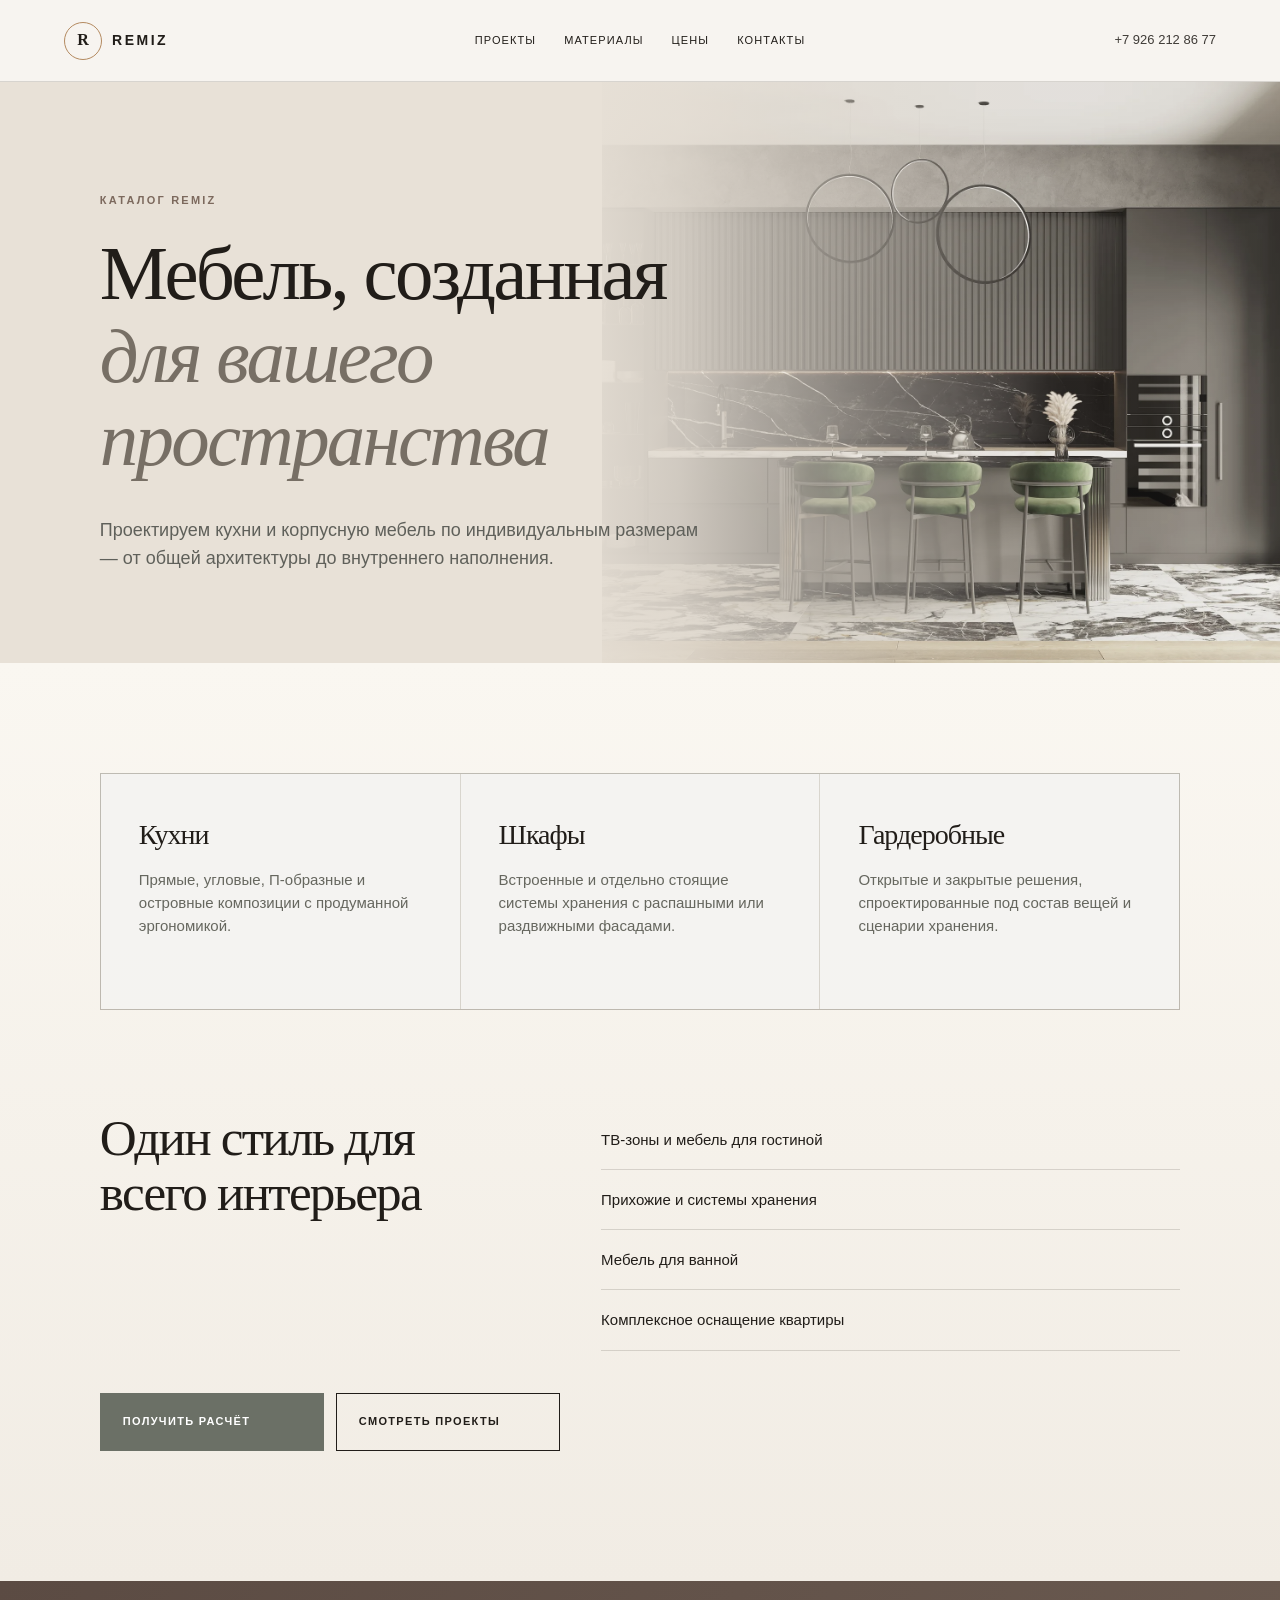
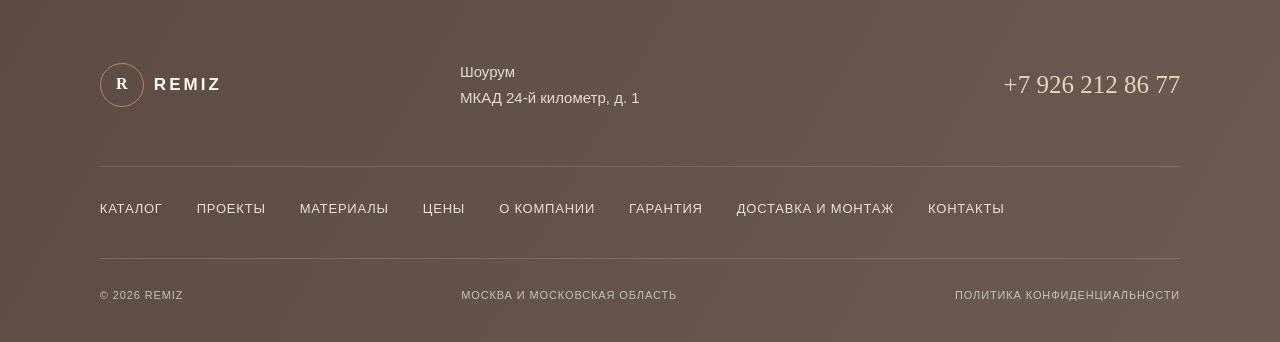
==== commit cdd9ca49: "Add clean canonical URLs across site" ====
--- a/catalog/index.html
+++ b/catalog/index.html
@@ -1 +1 @@
-<!doctype html><html lang="ru"><head><meta charset="utf-8"><meta name="viewport" content="width=device-width,initial-scale=1"><meta name="robots" content="index,follow,max-image-preview:large"><meta name="description" content="Кухни, шкафы, гардеробные и мебель REMIZ по индивидуальным размерам в Москве. Дизайн, производство и монтаж."><link rel="canonical" href="https://kuhni-remiz.ru/catalog/"><title>Каталог кухонь и мебели на заказ — REMIZ</title><link rel="stylesheet" href="../style.css"><link rel="stylesheet" href="../info.css"><link rel="stylesheet" href="../theme-light.css"></head><body class="info-page"><header class="info-header"><a class="brand" href="../"><span class="brand-mark">R</span><span>REMIZ</span></a><nav><a href="../portfolio.html">Проекты</a><a href="../materialy/">Материалы</a><a href="../ceny/">Цены</a><a href="../kontakty/">Контакты</a></nav><a class="phone" href="tel:+79262128677">+7 926 212 86 77</a></header><main><section class="info-hero"><p class="kicker">Каталог REMIZ</p><h1>Мебель, созданная<br><em>для вашего пространства</em></h1><p class="info-lead">Проектируем кухни и корпусную мебель по индивидуальным размерам — от общей архитектуры до внутреннего наполнения.</p></section><section class="info-content"><div class="info-grid"><article><h2>Кухни</h2><p>Прямые, угловые, П-образные и островные композиции с продуманной эргономикой.</p></article><article><h2>Шкафы</h2><p>Встроенные и отдельно стоящие системы хранения с распашными или раздвижными фасадами.</p></article><article><h2>Гардеробные</h2><p>Открытые и закрытые решения, спроектированные под состав вещей и сценарии хранения.</p></article></div><div class="info-section"><h2>Один стиль для всего интерьера</h2><ul><li>ТВ-зоны и мебель для гостиной</li><li>Прихожие и системы хранения</li><li>Мебель для ванной</li><li>Комплексное оснащение квартиры</li></ul></div><div class="info-actions"><a class="button primary" href="../#contact">Получить расчёт</a><a class="button" href="../portfolio.html">Смотреть проекты</a></div></section></main><footer><div class="footer-top"><a class="brand" href="../"><span class="brand-mark">R</span><span>REMIZ</span></a><p>Шоурум<br>МКАД 24-й километр, д. 1</p><a href="tel:+79262128677">+7 926 212 86 77</a></div><nav class="footer-seo-nav" aria-label="Разделы сайта"><a href="../catalog/">Каталог</a><a href="../portfolio.html">Проекты</a><a href="../materialy/">Материалы</a><a href="../ceny/">Цены</a><a href="../o-kompanii/">О компании</a><a href="../garantiya/">Гарантия</a><a href="../oplata-i-dostavka/">Доставка и монтаж</a><a href="../kontakty/">Контакты</a></nav><div class="footer-bottom"><span>© 2026 Remiz</span><span>Москва и Московская область</span><a href="../privacy.html">Политика конфиденциальности</a></div></footer></body></html>
+<!doctype html><html lang="ru"><head><meta charset="utf-8"><meta name="viewport" content="width=device-width,initial-scale=1"><meta name="robots" content="index,follow,max-image-preview:large"><meta name="description" content="Кухни, шкафы, гардеробные и мебель REMIZ по индивидуальным размерам в Москве. Дизайн, производство и монтаж."><link rel="canonical" href="https://kuhni-remiz.ru/catalog/"><title>Каталог кухонь и мебели на заказ — REMIZ</title><link rel="stylesheet" href="../style.css"><link rel="stylesheet" href="../info.css"><link rel="stylesheet" href="../theme-light.css"></head><body class="info-page"><header class="info-header"><a class="brand" href="../"><span class="brand-mark">R</span><span>REMIZ</span></a><nav><a href="../proekty/">Проекты</a><a href="../materialy/">Материалы</a><a href="../ceny/">Цены</a><a href="../kontakty/">Контакты</a></nav><a class="phone" href="tel:+79262128677">+7 926 212 86 77</a></header><main><section class="info-hero"><p class="kicker">Каталог REMIZ</p><h1>Мебель, созданная<br><em>для вашего пространства</em></h1><p class="info-lead">Проектируем кухни и корпусную мебель по индивидуальным размерам — от общей архитектуры до внутреннего наполнения.</p></section><section class="info-content"><div class="info-grid"><article><h2>Кухни</h2><p>Прямые, угловые, П-образные и островные композиции с продуманной эргономикой.</p></article><article><h2>Шкафы</h2><p>Встроенные и отдельно стоящие системы хранения с распашными или раздвижными фасадами.</p></article><article><h2>Гардеробные</h2><p>Открытые и закрытые решения, спроектированные под состав вещей и сценарии хранения.</p></article></div><div class="info-section"><h2>Один стиль для всего интерьера</h2><ul><li>ТВ-зоны и мебель для гостиной</li><li>Прихожие и системы хранения</li><li>Мебель для ванной</li><li>Комплексное оснащение квартиры</li></ul></div><div class="info-actions"><a class="button primary" href="../#contact">Получить расчёт</a><a class="button" href="../proekty/">Смотреть проекты</a></div></section></main><footer><div class="footer-top"><a class="brand" href="../"><span class="brand-mark">R</span><span>REMIZ</span></a><p>Шоурум<br>МКАД 24-й километр, д. 1</p><a href="tel:+79262128677">+7 926 212 86 77</a></div><nav class="footer-seo-nav" aria-label="Разделы сайта"><a href="../catalog/">Каталог</a><a href="../proekty/">Проекты</a><a href="../materialy/">Материалы</a><a href="../ceny/">Цены</a><a href="../o-kompanii/">О компании</a><a href="../garantiya/">Гарантия</a><a href="../oplata-i-dostavka/">Доставка и монтаж</a><a href="../kontakty/">Контакты</a></nav><div class="footer-bottom"><span>© 2026 Remiz</span><span>Москва и Московская область</span><a href="../politika-konfidencialnosti/">Политика конфиденциальности</a></div></footer></body></html>
--- a/style.css
+++ b/style.css
@@ -30,3 +30,38 @@
 /* Keep the hero CTA fully inside the image at every desktop height. */
 .hero-copy{top:42%;transform:translateY(-42%);padding-bottom:0}.hero-copy .button{position:relative;z-index:3}.hero-meta{bottom:28px}.hero-shade{background:linear-gradient(90deg,rgba(25,25,22,.62),rgba(25,25,22,.08) 76%),linear-gradient(0deg,rgba(25,25,22,.38),transparent 58%)}
 @media(max-height:820px) and (min-width:901px){.hero{min-height:780px}.hero-copy{top:40%;transform:translateY(-40%)}.hero-copy h1{font-size:clamp(50px,5vw,76px)}.hero-copy .kicker{margin-bottom:16px}.hero-lead{margin:18px 0 24px}}
+
+/* REMIZ premium visual system — warm stone, champagne brass and eucalyptus. */
+:root{--milk:#eee5d8;--paper:#f8f4ed;--ink:#211d19;--sage:#657064;--clay:#a36f4b;--champagne:#b48a60;--wine:#5b3d36;--line:rgba(52,43,35,.16)}
+body{background:#f8f4ed;color:var(--ink)}
+.noise{opacity:.022}
+.site-header{height:88px;padding-left:4vw;padding-right:4vw;background:linear-gradient(180deg,rgba(29,25,21,.42),transparent);border-bottom-color:rgba(255,255,255,.3)}
+.site-header.is-scrolled{height:74px;background:rgba(248,244,237,.94);color:var(--ink);border-bottom:1px solid rgba(52,43,35,.13);box-shadow:0 12px 34px rgba(52,43,35,.08)}
+.site-header.is-scrolled .menu-toggle span{background:var(--ink)}
+.brand-mark{width:38px;height:38px;border-color:var(--champagne)}
+.desktop-nav{gap:40px}.desktop-nav a{position:relative}.desktop-nav a:after{content:"";position:absolute;left:0;right:100%;bottom:-8px;height:1px;background:var(--champagne);transition:.3s}.desktop-nav a:hover:after{right:0}
+.hero-shade{background:linear-gradient(90deg,rgba(37,29,23,.5),rgba(37,29,23,.04) 72%),linear-gradient(0deg,rgba(37,29,23,.28),transparent 55%)}
+.hero-copy h1{letter-spacing:-.035em;text-shadow:0 3px 24px rgba(31,24,18,.18)}
+.hero-copy h1 em{color:#efe3d2}.hero-lead{color:rgba(255,255,255,.86);font-size:16px;line-height:1.75}
+.button{min-height:58px;padding:0 22px;display:inline-flex;align-items:center;justify-content:space-between;gap:40px;letter-spacing:.12em;transition:transform .25s,background .25s,color .25s,box-shadow .25s}
+.button:hover{transform:translateY(-3px);box-shadow:0 14px 32px rgba(43,34,27,.14)}
+.button-light{background:#f7f1e8;color:#2a241f}.button-light:hover{background:#d9b58d}
+.hero-meta{border-top:1px solid rgba(255,255,255,.28);padding-top:18px}.hero-meta span{font-size:9px;letter-spacing:.13em;color:rgba(255,255,255,.83)}
+.section{padding-top:145px;padding-bottom:145px}.section-index,.kicker{color:#98704f}.kicker{letter-spacing:.2em}
+.manifesto{background:radial-gradient(circle at 78% 18%,rgba(189,155,115,.16),transparent 30%),#f8f4ed}
+.manifesto h2 em,.section-heading h2 em,.process h2 em{color:#7c766d}
+.numbers{border-color:rgba(163,111,75,.3)}.numbers div{border-color:rgba(163,111,75,.22)}.numbers strong{color:#8c5f42}.numbers span{color:#5e554d}
+.projects{background:linear-gradient(145deg,#e9dfd1 0%,#f5eee4 58%,#e3d5c4 100%)}
+.project-grid{gap:28px}.project-card{box-shadow:0 24px 60px rgba(64,50,38,.12)}.project-card img{filter:saturate(.9) contrast(1.02)}.project-card:after{background:linear-gradient(transparent,rgba(39,29,22,.67))}.project-info{left:34px;right:34px;bottom:30px}
+.approach{background:#f5efe6;color:var(--ink);grid-template-columns:1.04fr .96fr;position:relative}.approach:after{content:"";position:absolute;right:0;top:0;width:8px;height:100%;background:linear-gradient(#b38962,#7e5944)}
+.approach-image{margin:48px 0 48px 4vw;min-height:720px;box-shadow:0 30px 70px rgba(66,49,36,.16)}.approach-image img{filter:saturate(.82);transform:scale(1.01)}
+.approach-copy{padding-right:7vw}.approach-copy h2 em{color:#9a6a4f}.approach-copy>p:not(.kicker){color:#5e554d}.approach-copy li{border-color:rgba(82,65,52,.18)}.approach-copy li b{color:#a36f4b}.approach-copy .kicker{color:#98704f}.approach-copy .button-outline{border-color:#a36f4b;color:#5b3d36}
+.materials{background:linear-gradient(180deg,#fbf8f3,#f3ece2)}.material-list{border-color:rgba(163,111,75,.22)}.material-row{border-color:rgba(163,111,75,.2)}.material-row:hover,.material-row.active{background:linear-gradient(90deg,rgba(180,138,96,.18),rgba(255,255,255,.5));color:#5b3d36}
+.process{background:linear-gradient(135deg,#d9ded7,#edf0ea 55%,#e7ddd0)}.timeline article{border-color:rgba(74,73,64,.18)}.timeline h3{color:#55443a}.timeline>article>span{color:#a36f4b}
+.contact{background:linear-gradient(125deg,#65483f 0%,#79574b 52%,#5c665d 140%);position:relative;overflow:hidden}.contact:before{content:"";position:absolute;width:520px;height:520px;border:1px solid rgba(216,181,141,.24);border-radius:50%;right:-170px;top:-230px}.contact>*{position:relative}.contact h2 em{color:#e2c6a5}.contact-copy>p:last-child{color:rgba(255,255,255,.8)}.contact-form{padding:45px;background:rgba(255,255,255,.075);border:1px solid rgba(255,255,255,.18);backdrop-filter:blur(8px)}
+footer{padding:78px 7.8vw 38px;background:linear-gradient(120deg,#5b4b43,#6b5b51);color:#fffaf3}
+.footer-top{padding-bottom:55px;align-items:center}.footer-top .brand{font-size:17px}.footer-top .brand-mark{width:44px;height:44px}.footer-top p{color:rgba(255,250,243,.82);font-size:15px;line-height:1.75}.footer-top>a:last-child{font-size:25px;color:#ead3b8}
+.footer-seo-nav{gap:18px 34px;padding:28px 0 34px;border-top:1px solid rgba(255,255,255,.14);font-size:13px;line-height:1.5;color:rgba(255,250,243,.86);letter-spacing:.06em}.footer-seo-nav a{padding:4px 0;border-bottom:1px solid transparent}.footer-seo-nav a:hover{color:#fff;border-color:#d9b58d}
+.footer-bottom{padding-top:28px;color:rgba(255,250,243,.66);font-size:11px;line-height:1.6;letter-spacing:.08em}
+@media(max-width:900px){.approach-image{margin:28px 6vw 0;min-height:540px}.contact-form{padding:32px}.footer-seo-nav{font-size:12px}}
+@media(max-width:600px){.site-header{height:72px}.section{padding-top:90px;padding-bottom:90px}.approach-image{min-height:410px;margin:22px 5vw 0}.contact-form{padding:26px 20px}.footer-top{gap:34px}.footer-top p{font-size:14px}.footer-seo-nav{display:grid;grid-template-columns:1fr 1fr;gap:16px 20px;font-size:12px}.footer-bottom{font-size:10px}}
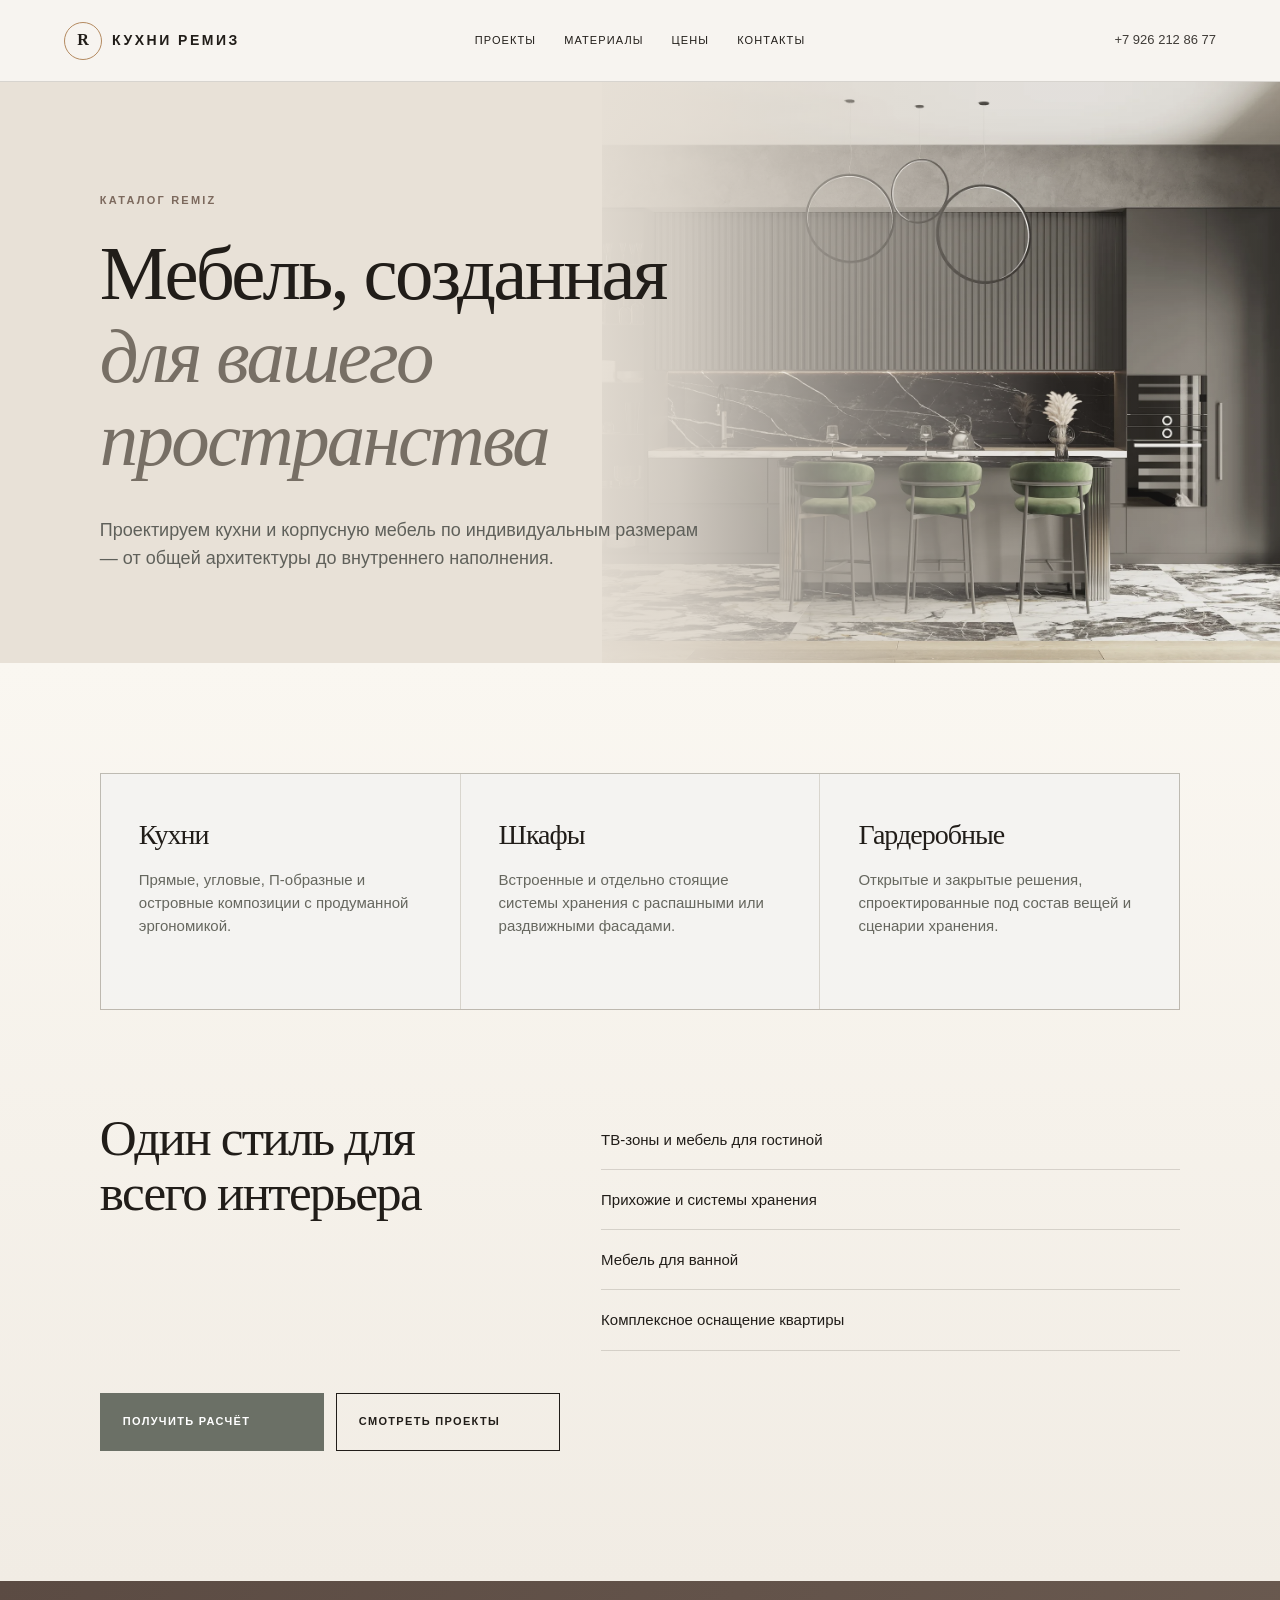
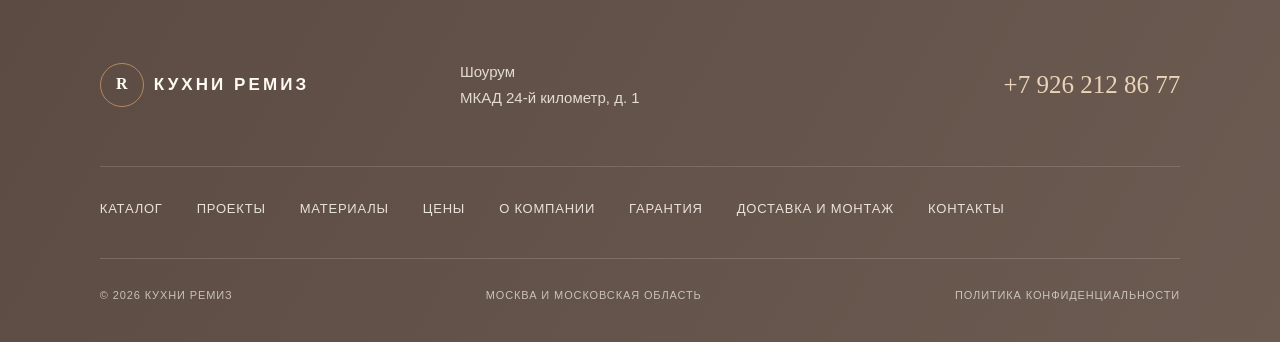
==== commit efb28af2: "Rename site logo to Kuhni Remiz" ====
--- a/catalog/index.html
+++ b/catalog/index.html
@@ -1 +1 @@
-<!doctype html><html lang="ru"><head><meta charset="utf-8"><meta name="viewport" content="width=device-width,initial-scale=1"><meta name="robots" content="index,follow,max-image-preview:large"><meta name="description" content="Кухни, шкафы, гардеробные и мебель REMIZ по индивидуальным размерам в Москве. Дизайн, производство и монтаж."><link rel="canonical" href="https://kuhni-remiz.ru/catalog/"><title>Каталог кухонь и мебели на заказ — REMIZ</title><link rel="stylesheet" href="../style.css"><link rel="stylesheet" href="../info.css"><link rel="stylesheet" href="../theme-light.css"></head><body class="info-page"><header class="info-header"><a class="brand" href="../"><span class="brand-mark">R</span><span>REMIZ</span></a><nav><a href="../proekty/">Проекты</a><a href="../materialy/">Материалы</a><a href="../ceny/">Цены</a><a href="../kontakty/">Контакты</a></nav><a class="phone" href="tel:+79262128677">+7 926 212 86 77</a></header><main><section class="info-hero"><p class="kicker">Каталог REMIZ</p><h1>Мебель, созданная<br><em>для вашего пространства</em></h1><p class="info-lead">Проектируем кухни и корпусную мебель по индивидуальным размерам — от общей архитектуры до внутреннего наполнения.</p></section><section class="info-content"><div class="info-grid"><article><h2>Кухни</h2><p>Прямые, угловые, П-образные и островные композиции с продуманной эргономикой.</p></article><article><h2>Шкафы</h2><p>Встроенные и отдельно стоящие системы хранения с распашными или раздвижными фасадами.</p></article><article><h2>Гардеробные</h2><p>Открытые и закрытые решения, спроектированные под состав вещей и сценарии хранения.</p></article></div><div class="info-section"><h2>Один стиль для всего интерьера</h2><ul><li>ТВ-зоны и мебель для гостиной</li><li>Прихожие и системы хранения</li><li>Мебель для ванной</li><li>Комплексное оснащение квартиры</li></ul></div><div class="info-actions"><a class="button primary" href="../#contact">Получить расчёт</a><a class="button" href="../proekty/">Смотреть проекты</a></div></section></main><footer><div class="footer-top"><a class="brand" href="../"><span class="brand-mark">R</span><span>REMIZ</span></a><p>Шоурум<br>МКАД 24-й километр, д. 1</p><a href="tel:+79262128677">+7 926 212 86 77</a></div><nav class="footer-seo-nav" aria-label="Разделы сайта"><a href="../catalog/">Каталог</a><a href="../proekty/">Проекты</a><a href="../materialy/">Материалы</a><a href="../ceny/">Цены</a><a href="../o-kompanii/">О компании</a><a href="../garantiya/">Гарантия</a><a href="../oplata-i-dostavka/">Доставка и монтаж</a><a href="../kontakty/">Контакты</a></nav><div class="footer-bottom"><span>© 2026 Remiz</span><span>Москва и Московская область</span><a href="../politika-konfidencialnosti/">Политика конфиденциальности</a></div></footer></body></html>
+<!doctype html><html lang="ru"><head><meta charset="utf-8"><meta name="viewport" content="width=device-width,initial-scale=1"><meta name="robots" content="index,follow,max-image-preview:large"><meta name="description" content="Кухни, шкафы, гардеробные и мебель REMIZ по индивидуальным размерам в Москве. Дизайн, производство и монтаж."><link rel="canonical" href="https://kuhni-remiz.ru/catalog/"><title>Каталог кухонь и мебели на заказ — REMIZ</title><link rel="stylesheet" href="../style.css"><link rel="stylesheet" href="../info.css"><link rel="stylesheet" href="../theme-light.css"></head><body class="info-page"><header class="info-header"><a class="brand" href="../"><span class="brand-mark">R</span><span>КУХНИ РЕМИЗ</span></a><nav><a href="../proekty/">Проекты</a><a href="../materialy/">Материалы</a><a href="../ceny/">Цены</a><a href="../kontakty/">Контакты</a></nav><a class="phone" href="tel:+79262128677">+7 926 212 86 77</a></header><main><section class="info-hero"><p class="kicker">Каталог REMIZ</p><h1>Мебель, созданная<br><em>для вашего пространства</em></h1><p class="info-lead">Проектируем кухни и корпусную мебель по индивидуальным размерам — от общей архитектуры до внутреннего наполнения.</p></section><section class="info-content"><div class="info-grid"><article><h2>Кухни</h2><p>Прямые, угловые, П-образные и островные композиции с продуманной эргономикой.</p></article><article><h2>Шкафы</h2><p>Встроенные и отдельно стоящие системы хранения с распашными или раздвижными фасадами.</p></article><article><h2>Гардеробные</h2><p>Открытые и закрытые решения, спроектированные под состав вещей и сценарии хранения.</p></article></div><div class="info-section"><h2>Один стиль для всего интерьера</h2><ul><li>ТВ-зоны и мебель для гостиной</li><li>Прихожие и системы хранения</li><li>Мебель для ванной</li><li>Комплексное оснащение квартиры</li></ul></div><div class="info-actions"><a class="button primary" href="../#contact">Получить расчёт</a><a class="button" href="../proekty/">Смотреть проекты</a></div></section></main><footer><div class="footer-top"><a class="brand" href="../"><span class="brand-mark">R</span><span>КУХНИ РЕМИЗ</span></a><p>Шоурум<br>МКАД 24-й километр, д. 1</p><a href="tel:+79262128677">+7 926 212 86 77</a></div><nav class="footer-seo-nav" aria-label="Разделы сайта"><a href="../catalog/">Каталог</a><a href="../proekty/">Проекты</a><a href="../materialy/">Материалы</a><a href="../ceny/">Цены</a><a href="../o-kompanii/">О компании</a><a href="../garantiya/">Гарантия</a><a href="../oplata-i-dostavka/">Доставка и монтаж</a><a href="../kontakty/">Контакты</a></nav><div class="footer-bottom"><span>© 2026 Кухни Ремиз</span><span>Москва и Московская область</span><a href="../politika-konfidencialnosti/">Политика конфиденциальности</a></div></footer></body></html>
--- a/style.css
+++ b/style.css
@@ -65,3 +65,19 @@
 .footer-bottom{padding-top:28px;color:rgba(255,250,243,.66);font-size:11px;line-height:1.6;letter-spacing:.08em}
 @media(max-width:900px){.approach-image{margin:28px 6vw 0;min-height:540px}.contact-form{padding:32px}.footer-seo-nav{font-size:12px}}
 @media(max-width:600px){.site-header{height:72px}.section{padding-top:90px;padding-bottom:90px}.approach-image{min-height:410px;margin:22px 5vw 0}.contact-form{padding:26px 20px}.footer-top{gap:34px}.footer-top p{font-size:14px}.footer-seo-nav{display:grid;grid-template-columns:1fr 1fr;gap:16px 20px;font-size:12px}.footer-bottom{font-size:10px}}
+
+/* Reduced-motion mode keeps a calm crossfade instead of freezing the hero. */
+@keyframes heroAccessibleFade{0%,3%{opacity:0}6%,22%{opacity:1}25%,100%{opacity:0}}
+@media(prefers-reduced-motion:reduce){
+  .hero-slide{animation:heroAccessibleFade 32s linear infinite!important;transform:none!important;will-change:opacity}
+  .hero-slide:nth-child(1){animation-delay:-1.2s!important}
+  .hero-slide:nth-child(2){animation-delay:6.8s!important}
+  .hero-slide:nth-child(3){animation-delay:14.8s!important}
+  .hero-slide:nth-child(4){animation-delay:22.8s!important}
+}
+
+/* Reserve independent vertical zones for copy, CTA and facts. */
+.hero-copy{top:auto;bottom:clamp(112px,12vh,150px);transform:none;padding:0}
+.hero-meta{bottom:28px}
+@media(max-width:900px){.hero-copy{top:auto;bottom:118px;transform:none;padding:0}}
+@media(max-width:600px){.hero-copy{bottom:112px}.hero-meta{bottom:22px}}
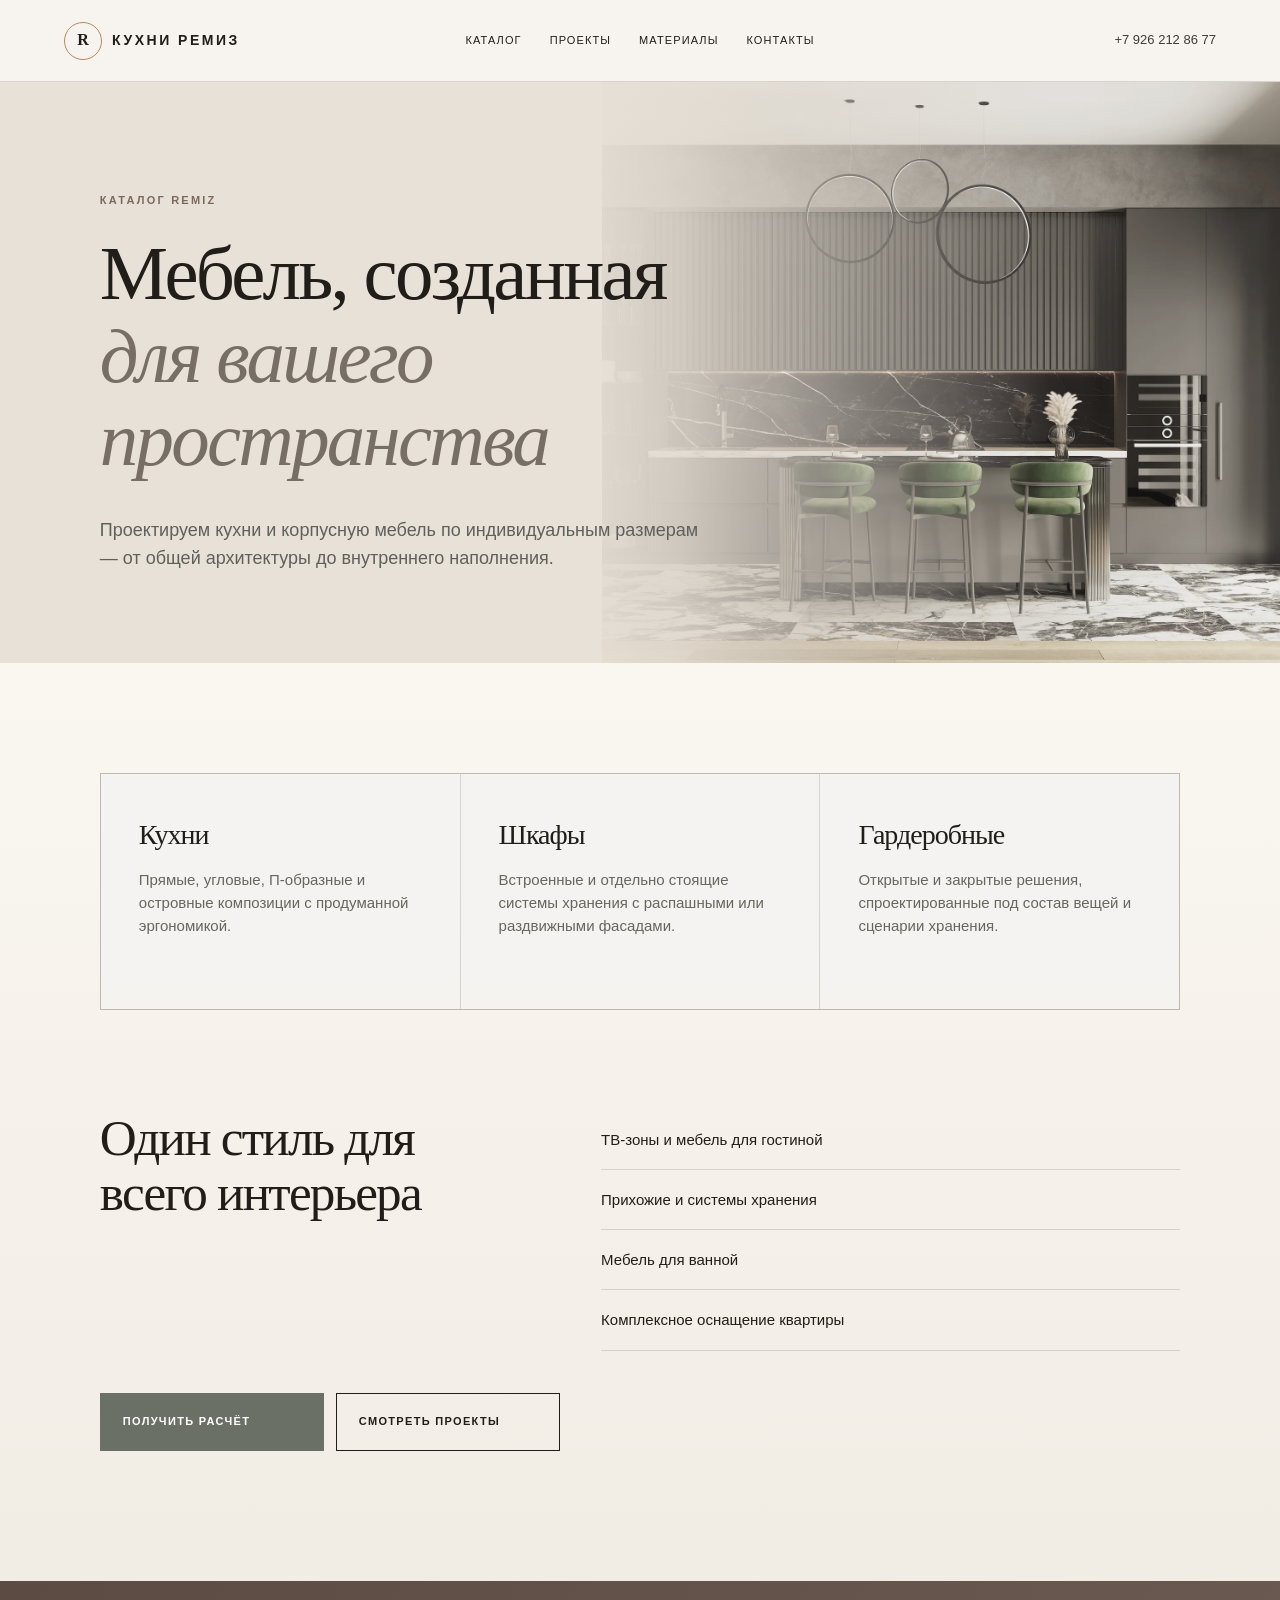
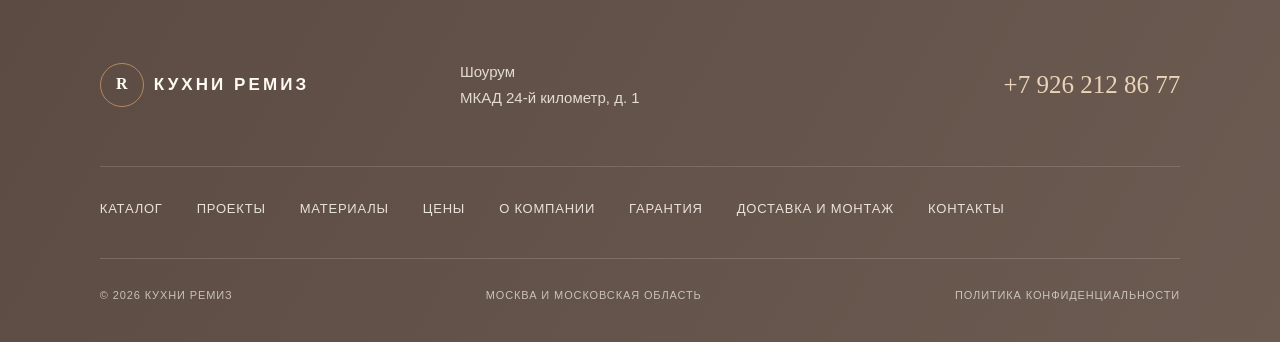
==== commit d64daa51: "Share header and footer across all pages" ====
--- a/catalog/index.html
+++ b/catalog/index.html
@@ -1 +1 @@
-<!doctype html><html lang="ru"><head><meta charset="utf-8"><meta name="viewport" content="width=device-width,initial-scale=1"><meta name="robots" content="index,follow,max-image-preview:large"><meta name="description" content="Кухни, шкафы, гардеробные и мебель REMIZ по индивидуальным размерам в Москве. Дизайн, производство и монтаж."><link rel="canonical" href="https://kuhni-remiz.ru/catalog/"><title>Каталог кухонь и мебели на заказ — REMIZ</title><link rel="stylesheet" href="../style.css"><link rel="stylesheet" href="../info.css"><link rel="stylesheet" href="../theme-light.css"></head><body class="info-page"><header class="info-header"><a class="brand" href="../"><span class="brand-mark">R</span><span>КУХНИ РЕМИЗ</span></a><nav><a href="../proekty/">Проекты</a><a href="../materialy/">Материалы</a><a href="../ceny/">Цены</a><a href="../kontakty/">Контакты</a></nav><a class="phone" href="tel:+79262128677">+7 926 212 86 77</a></header><main><section class="info-hero"><p class="kicker">Каталог REMIZ</p><h1>Мебель, созданная<br><em>для вашего пространства</em></h1><p class="info-lead">Проектируем кухни и корпусную мебель по индивидуальным размерам — от общей архитектуры до внутреннего наполнения.</p></section><section class="info-content"><div class="info-grid"><article><h2>Кухни</h2><p>Прямые, угловые, П-образные и островные композиции с продуманной эргономикой.</p></article><article><h2>Шкафы</h2><p>Встроенные и отдельно стоящие системы хранения с распашными или раздвижными фасадами.</p></article><article><h2>Гардеробные</h2><p>Открытые и закрытые решения, спроектированные под состав вещей и сценарии хранения.</p></article></div><div class="info-section"><h2>Один стиль для всего интерьера</h2><ul><li>ТВ-зоны и мебель для гостиной</li><li>Прихожие и системы хранения</li><li>Мебель для ванной</li><li>Комплексное оснащение квартиры</li></ul></div><div class="info-actions"><a class="button primary" href="../#contact">Получить расчёт</a><a class="button" href="../proekty/">Смотреть проекты</a></div></section></main><footer><div class="footer-top"><a class="brand" href="../"><span class="brand-mark">R</span><span>КУХНИ РЕМИЗ</span></a><p>Шоурум<br>МКАД 24-й километр, д. 1</p><a href="tel:+79262128677">+7 926 212 86 77</a></div><nav class="footer-seo-nav" aria-label="Разделы сайта"><a href="../catalog/">Каталог</a><a href="../proekty/">Проекты</a><a href="../materialy/">Материалы</a><a href="../ceny/">Цены</a><a href="../o-kompanii/">О компании</a><a href="../garantiya/">Гарантия</a><a href="../oplata-i-dostavka/">Доставка и монтаж</a><a href="../kontakty/">Контакты</a></nav><div class="footer-bottom"><span>© 2026 Кухни Ремиз</span><span>Москва и Московская область</span><a href="../politika-konfidencialnosti/">Политика конфиденциальности</a></div></footer></body></html>
+<!doctype html><html lang="ru"><head><meta charset="utf-8"><meta name="viewport" content="width=device-width,initial-scale=1"><meta name="robots" content="index,follow,max-image-preview:large"><meta name="description" content="Кухни, шкафы, гардеробные и мебель REMIZ по индивидуальным размерам в Москве. Дизайн, производство и монтаж."><link rel="canonical" href="https://kuhni-remiz.ru/catalog/"><title>Каталог кухонь и мебели на заказ — REMIZ</title><link rel="stylesheet" href="../style.css"><link rel="stylesheet" href="../info.css"><link rel="stylesheet" href="../theme-light.css"></head><body class="info-page"><div data-site-header="info"></div><main><section class="info-hero"><p class="kicker">Каталог REMIZ</p><h1>Мебель, созданная<br><em>для вашего пространства</em></h1><p class="info-lead">Проектируем кухни и корпусную мебель по индивидуальным размерам — от общей архитектуры до внутреннего наполнения.</p></section><section class="info-content"><div class="info-grid"><article><h2>Кухни</h2><p>Прямые, угловые, П-образные и островные композиции с продуманной эргономикой.</p></article><article><h2>Шкафы</h2><p>Встроенные и отдельно стоящие системы хранения с распашными или раздвижными фасадами.</p></article><article><h2>Гардеробные</h2><p>Открытые и закрытые решения, спроектированные под состав вещей и сценарии хранения.</p></article></div><div class="info-section"><h2>Один стиль для всего интерьера</h2><ul><li>ТВ-зоны и мебель для гостиной</li><li>Прихожие и системы хранения</li><li>Мебель для ванной</li><li>Комплексное оснащение квартиры</li></ul></div><div class="info-actions"><a class="button primary" href="../#contact">Получить расчёт</a><a class="button" href="../proekty/">Смотреть проекты</a></div></section></main><div data-site-footer></div><script src="/components.js?v=20260911-1"></script></body></html>
